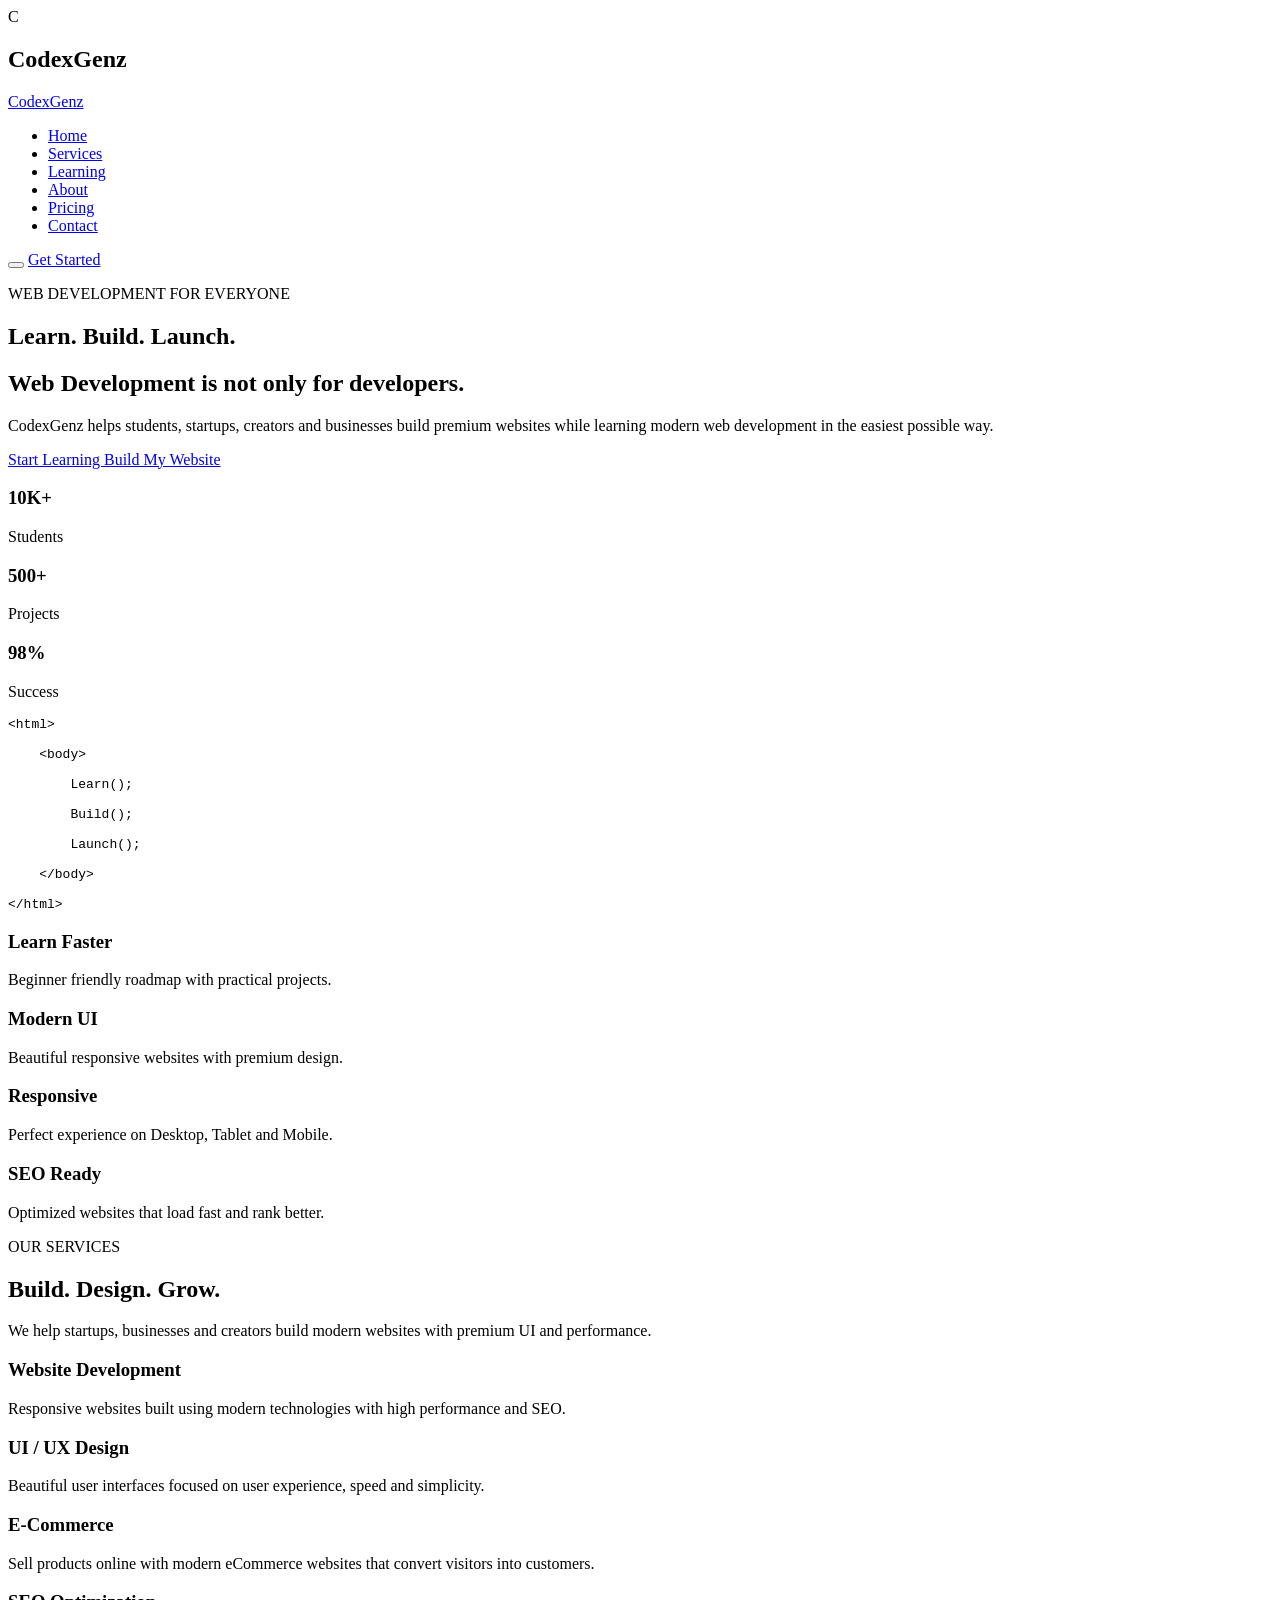
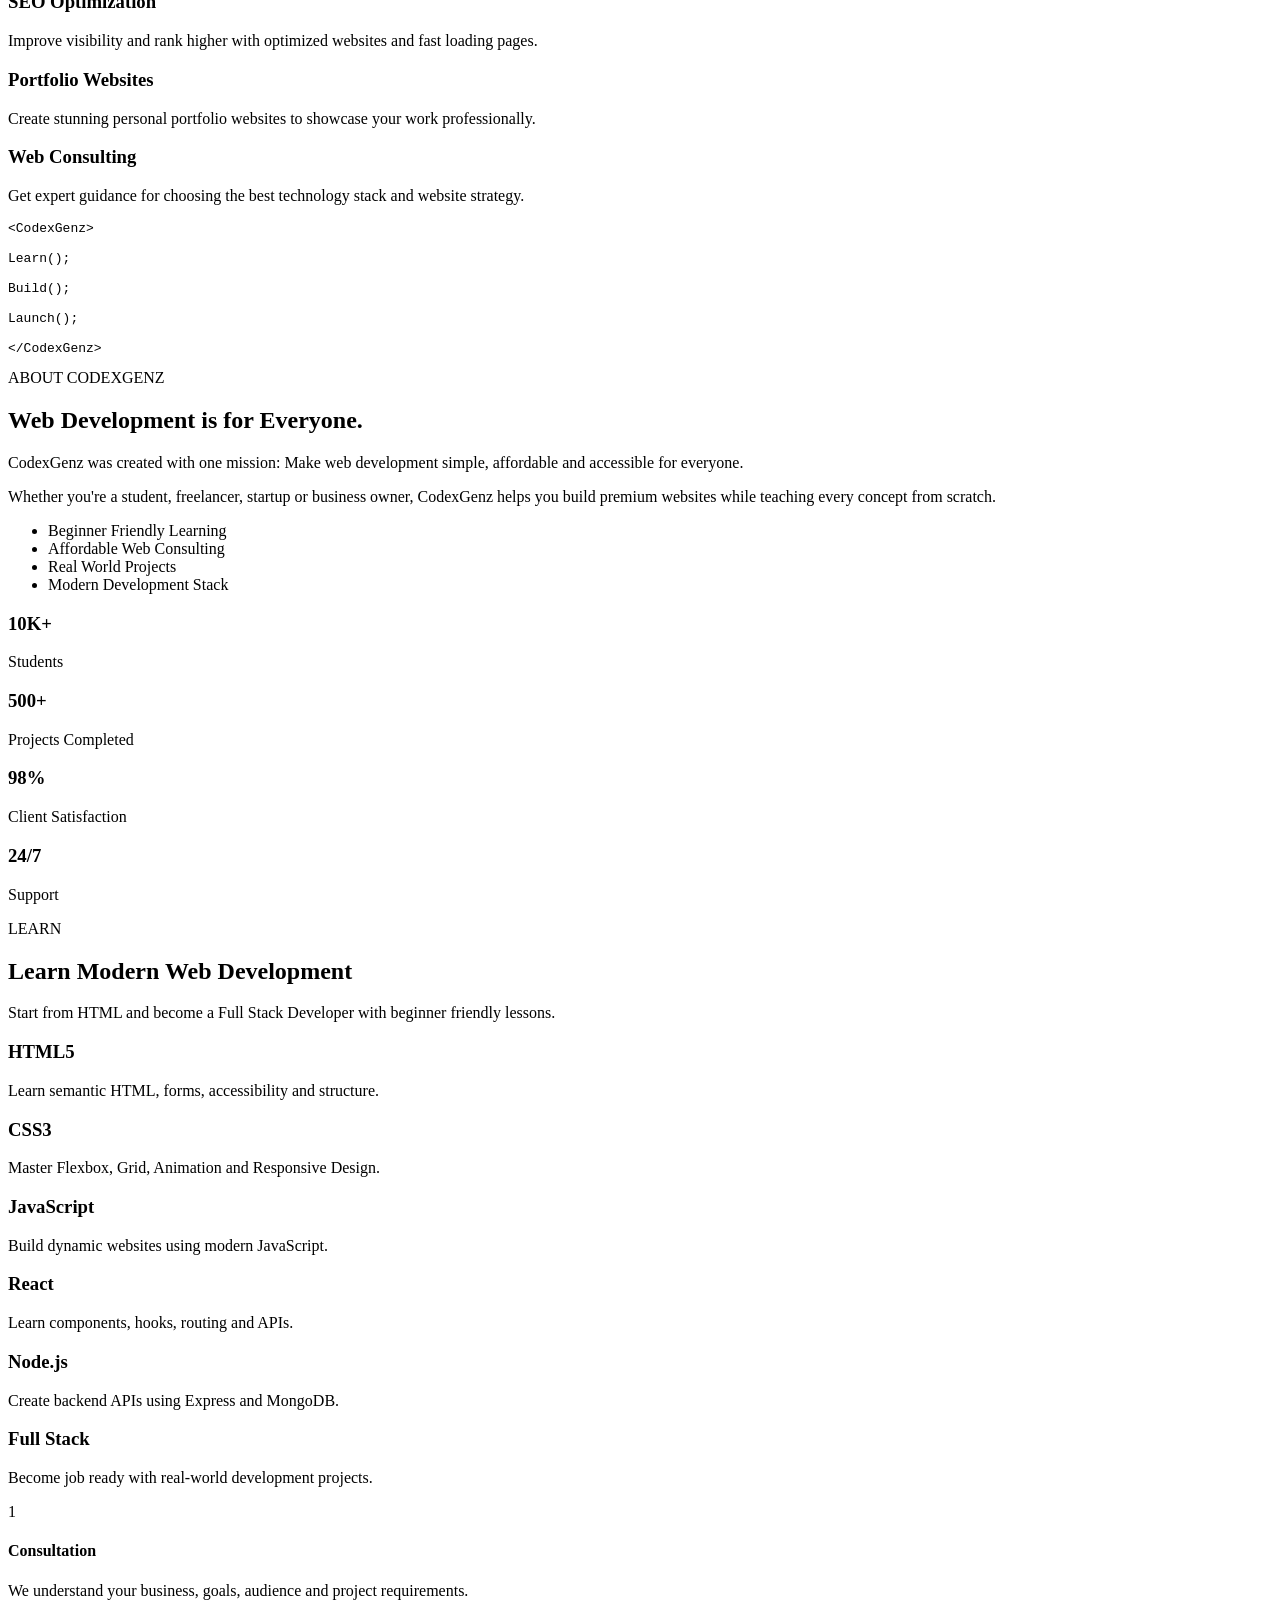
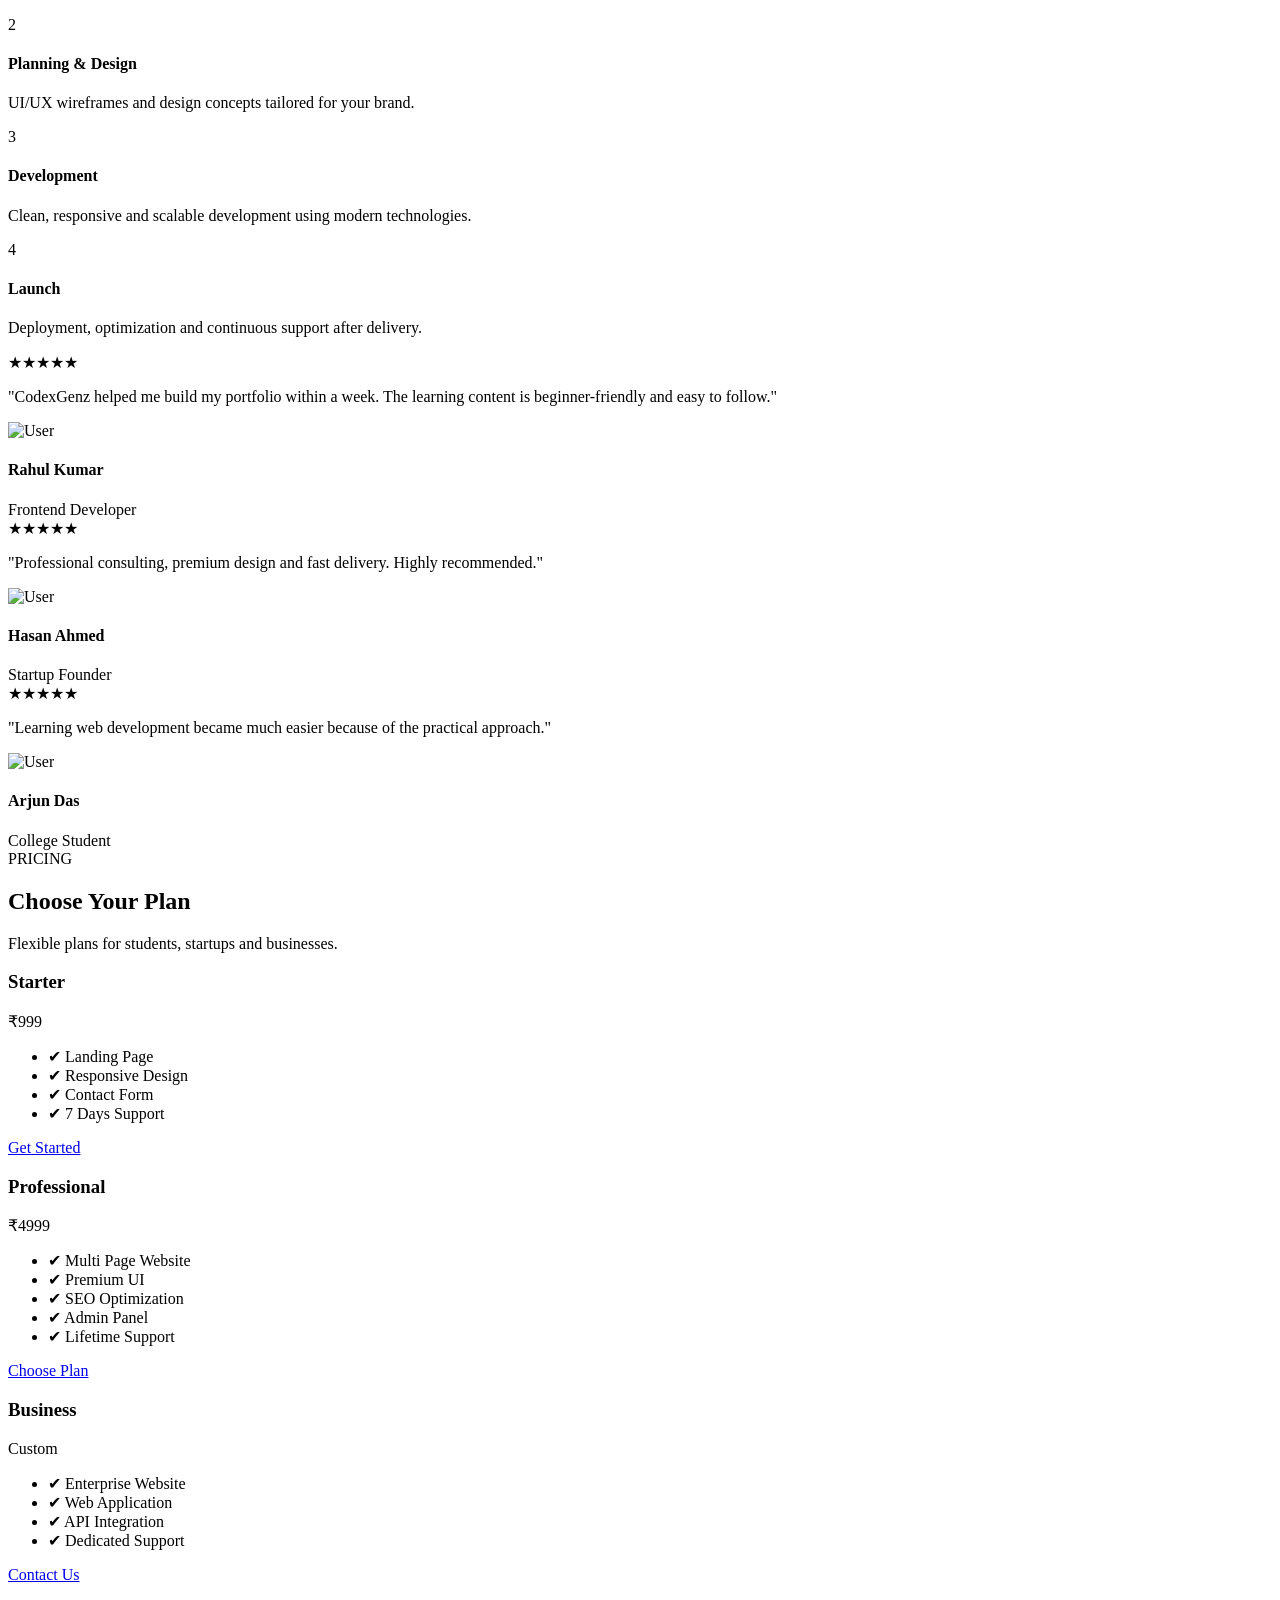
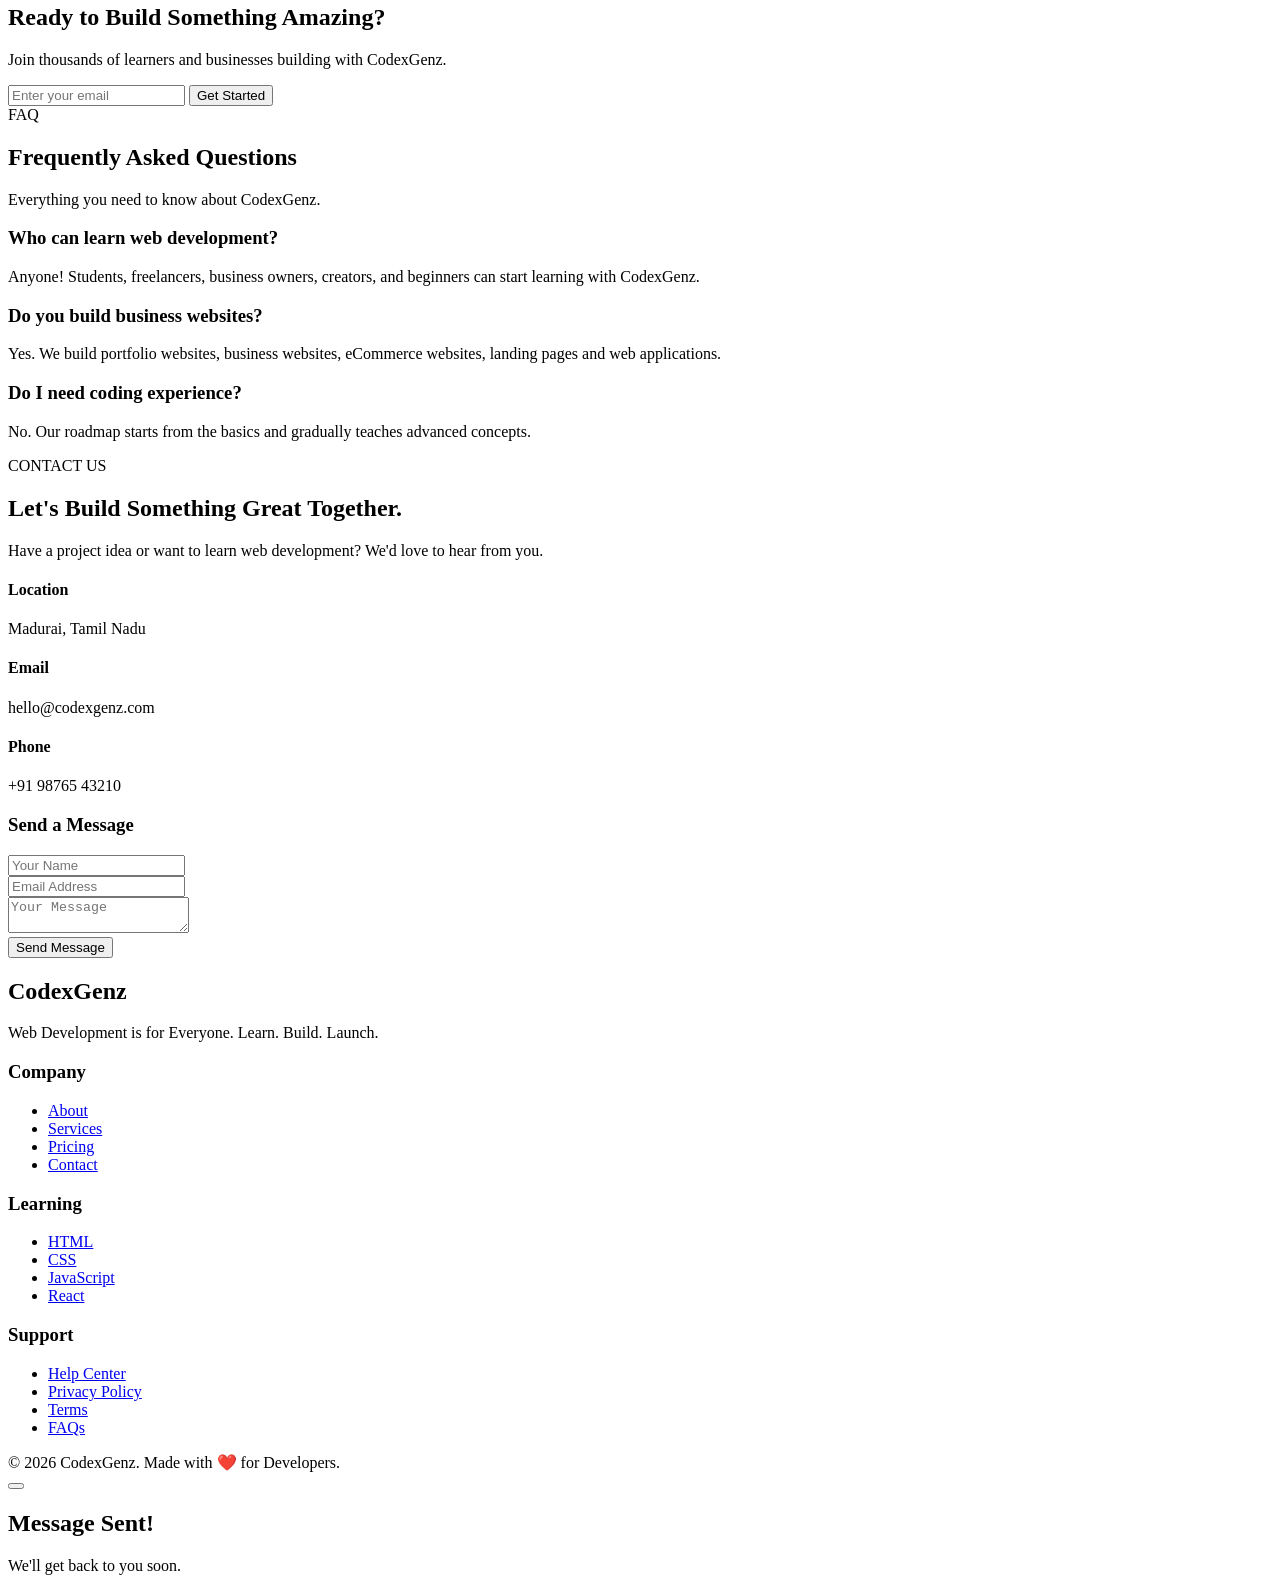
==== index.html @ 97592966 "Add files via upload" ====
<!DOCTYPE html>
<html lang="en">

<head>
    <meta charset="UTF-8">
    <meta name="viewport" content="width=device-width, initial-scale=1.0">

    <title>CodexGenz | Web Development is for Everyone</title>

    <meta name="description"
        content="CodexGenz is a modern web consulting and learning platform that helps everyone learn web development and build professional websites.">

    <meta name="keywords"
        content="web development, html, css, javascript, react, node, codexgenz">

    <meta name="author" content="CodexGenz">

    <!-- Google Fonts -->

    <link rel="preconnect" href="https://fonts.googleapis.com">

    <link rel="preconnect" href="https://fonts.gstatic.com" crossorigin>

    <link href="https://fonts.googleapis.com/css2?family=Poppins:wght@300;400;500;600;700;800&display=swap"
        rel="stylesheet">

    <!-- Remix Icons -->

    <link href="https://cdn.jsdelivr.net/npm/remixicon@4.3.0/fonts/remixicon.css"
        rel="stylesheet">

    <!-- CSS -->

    <link rel="stylesheet" href="css/styles.css">

    <link rel="stylesheet" href="css/responsive.css">

</head>

<body>

    <!--================ Loader ================-->

    <div class="loader">

        <div class="loader-logo">

            <span>C</span>

        </div>

        <h2>CodexGenz</h2>

    </div>

    <!--================ Progress Bar ================-->

    <div id="progress-bar"></div>

    <!--================ Navigation ================-->

    <header>

    <nav class="navbar">

        <a href="#" class="logo">

            Codex<span>Genz</span>

        </a>

        <ul class="nav-links">

            <li><a href="#home">Home</a></li>
            <li><a href="#services">Services</a></li>
            <li><a href="#learning">Learning</a></li>
            <li><a href="#about">About</a></li>
            <li><a href="#pricing">Pricing</a></li>
            <li><a href="#contact">Contact</a></li>

        </ul>

        <div class="nav-buttons">

            <button id="theme-toggle">
                <i class="ri-moon-fill"></i>
            </button>

            <a href="#" class="btn">
                Get Started
            </a>

        </div>

        <div class="menu-btn">
            <i class="ri-menu-3-line"></i>
        </div>

    </nav>

</header>
    <!--================ Hero Section ================-->

    <section class="hero" id="home">

        <div class="hero-left">

            <p class="hero-tag">

                WEB DEVELOPMENT FOR EVERYONE

            </p>

            <h1>

                Learn.

                <span>Build.</span>

                Launch.

            </h1>

            <h2>

                Web Development is not only for developers.

            </h2>

            <p class="hero-description">

                CodexGenz helps students, startups,
                creators and businesses build premium websites
                while learning modern web development in
                the easiest possible way.

            </p>

            <div class="hero-buttons">

                <a href="#" class="primary-btn">

                    Start Learning

                </a>

               <a href="https://docs.google.com/forms/d/e/1FAIpQLSchO-3wOD46mQzTYJunt2nhT8vSONUISo2CODW-4-DOblQLuQ/viewform?usp=dialog"
                    target="_blank"
                class="secondary-btn">

                    Build My Website

                </a>

            </div>

            <div class="hero-stats">

                <div>

                    <h3>10K+</h3>

                    <p>Students</p>

                </div>

                <div>

                    <h3>500+</h3>

                    <p>Projects</p>

                </div>

                <div>

                    <h3>98%</h3>

                    <p>Success</p>

                </div>

            </div>

        </div>

        <!-- Right Side -->

        <div class="hero-right">

            <div class="floating-card">

<pre>
&lt;html&gt;

    &lt;body&gt;

        Learn();

        Build();

        Launch();

    &lt;/body&gt;

&lt;/html&gt;
</pre>

            </div>

            <div class="circle one"></div>

            <div class="circle two"></div>

            <div class="circle three"></div>

        </div>

    </section>

    <!--================ Features ================-->

    <section class="features">

        <div class="feature-card">

            <i class="ri-code-box-line"></i>

            <h3>Learn Faster</h3>

            <p>

                Beginner friendly roadmap with
                practical projects.

            </p>

        </div>

        <div class="feature-card">

            <i class="ri-layout-4-line"></i>

            <h3>Modern UI</h3>

            <p>

                Beautiful responsive websites
                with premium design.

            </p>

        </div>

        <div class="feature-card">

            <i class="ri-smartphone-line"></i>

            <h3>Responsive</h3>

            <p>

                Perfect experience on Desktop,
                Tablet and Mobile.

            </p>

        </div>

        <div class="feature-card">

            <i class="ri-rocket-line"></i>

            <h3>SEO Ready</h3>

            <p>

                Optimized websites that load
                fast and rank better.

            </p>

        </div>

    </section>

    <!-- Services Section Starts Here -->
     <!-- ===========================
     Services
=========================== -->

<section class="services" id="services">

    <div class="section-title">

        <span>OUR SERVICES</span>

        <h2>Build. Design. Grow.</h2>

        <p>
            We help startups, businesses and creators build
            modern websites with premium UI and performance.
        </p>

    </div>

    <div class="services-grid">

        <div class="service-card">

            <div class="service-icon">
                <i class="ri-code-s-slash-line"></i>
            </div>

            <h3>Website Development</h3>

            <p>
                Responsive websites built using modern technologies
                with high performance and SEO.
            </p>

        </div>

        <div class="service-card">

            <div class="service-icon">
                <i class="ri-layout-4-line"></i>
            </div>

            <h3>UI / UX Design</h3>

            <p>
                Beautiful user interfaces focused on user experience,
                speed and simplicity.
            </p>

        </div>

        <div class="service-card">

            <div class="service-icon">
                <i class="ri-shopping-bag-line"></i>
            </div>

            <h3>E-Commerce</h3>

            <p>
                Sell products online with modern eCommerce websites
                that convert visitors into customers.
            </p>

        </div>

        <div class="service-card">

            <div class="service-icon">
                <i class="ri-rocket-line"></i>
            </div>

            <h3>SEO Optimization</h3>

            <p>
                Improve visibility and rank higher with optimized
                websites and fast loading pages.
            </p>

        </div>

        <div class="service-card">

            <div class="service-icon">
                <i class="ri-user-star-line"></i>
            </div>

            <h3>Portfolio Websites</h3>

            <p>
                Create stunning personal portfolio websites
                to showcase your work professionally.
            </p>

        </div>

        <div class="service-card">

            <div class="service-icon">
                <i class="ri-customer-service-2-line"></i>
            </div>

            <h3>Web Consulting</h3>

            <p>
                Get expert guidance for choosing the best
                technology stack and website strategy.
            </p>

        </div>

    </div>

</section>

<!-- ===========================
     About
=========================== -->

<section class="about" id="about">

    <div class="about-image">

        <div class="about-card">

<pre>
&lt;CodexGenz&gt;

Learn();

Build();

Launch();

&lt;/CodexGenz&gt;
</pre>

        </div>

    </div>

    <div class="about-content">

        <span class="hero-tag">

            ABOUT CODEXGENZ

        </span>

        <h2>

            Web Development is
            for Everyone.

        </h2>

        <p>

            CodexGenz was created with one mission:

            Make web development simple,
            affordable and accessible for everyone.

        </p>

        <p>

            Whether you're a student,
            freelancer,
            startup or business owner,

            CodexGenz helps you build
            premium websites while teaching
            every concept from scratch.

        </p>

        <ul class="about-list">

            <li>

                <i class="ri-check-line"></i>

                Beginner Friendly Learning

            </li>

            <li>

                <i class="ri-check-line"></i>

                Affordable Web Consulting

            </li>

            <li>

                <i class="ri-check-line"></i>

                Real World Projects

            </li>

            <li>

                <i class="ri-check-line"></i>

                Modern Development Stack

            </li>

        </ul>

    </div>

</section>

<!-- ===========================
     Statistics
=========================== -->

<section class="stats">

    <div class="stat-card">

        <h3>10K+</h3>

        <p>Students</p>

    </div>

    <div class="stat-card">

        <h3>500+</h3>

        <p>Projects Completed</p>

    </div>

    <div class="stat-card">

        <h3>98%</h3>

        <p>Client Satisfaction</p>

    </div>

    <div class="stat-card">

        <h3>24/7</h3>

        <p>Support</p>

    </div>

</section>

<!-- ===========================
     Learning Platform
=========================== -->

<section class="learning" id="learning">

    <div class="section-title">

        <span>LEARN</span>

        <h2>

            Learn Modern Web Development

        </h2>

        <p>

            Start from HTML and become
            a Full Stack Developer with
            beginner friendly lessons.

        </p>

    </div>

    <div class="learning-grid">

        <div class="course-card">

            <i class="ri-html5-fill"></i>

            <h3>HTML5</h3>

            <p>

                Learn semantic HTML,
                forms,
                accessibility
                and structure.

            </p>

        </div>

        <div class="course-card">

            <i class="ri-css3-fill"></i>

            <h3>CSS3</h3>

            <p>

                Master Flexbox,
                Grid,
                Animation
                and Responsive Design.

            </p>

        </div>

        <div class="course-card">

            <i class="ri-javascript-fill"></i>

            <h3>JavaScript</h3>

            <p>

                Build dynamic websites
                using modern JavaScript.

            </p>

        </div>

        <div class="course-card">

            <i class="ri-reactjs-line"></i>

            <h3>React</h3>

            <p>

                Learn components,
                hooks,
                routing
                and APIs.

            </p>

        </div>

        <div class="course-card">

            <i class="ri-nodejs-line"></i>

            <h3>Node.js</h3>

            <p>

                Create backend APIs
                using Express
                and MongoDB.

            </p>

        </div>

        <div class="course-card">

            <i class="ri-code-box-line"></i>

            <h3>Full Stack</h3>

            <p>

                Become job ready
                with real-world
                development projects.

            </p>

        </div>

    </div>

</section>
<!-- ===========================
     Process Section
=========================== -->

<section class="process" id="process">

    <div class="process-grid">

        <div class="process-card">

            <div class="process-number">1</div>

            <h4>Consultation</h4>

            <p>
                We understand your business, goals,
                audience and project requirements.
            </p>

        </div>

        <div class="process-card">

            <div class="process-number">2</div>

            <h4>Planning & Design</h4>

            <p>
                UI/UX wireframes and design concepts
                tailored for your brand.
            </p>

        </div>

        <div class="process-card">

            <div class="process-number">3</div>

            <h4>Development</h4>

            <p>
                Clean, responsive and scalable
                development using modern technologies.
            </p>

        </div>

        <div class="process-card">

            <div class="process-number">4</div>

            <h4>Launch</h4>

            <p>
                Deployment, optimization and continuous
                support after delivery.
            </p>

        </div>

    </div>

</section>

<!-- ===========================
     Testimonials
=========================== -->

<section class="testimonials" id="testimonials">

    <div class="testimonials-grid">

        <div class="testimonial-card">

            <div class="stars">
                ★★★★★
            </div>

            <p>

                "CodexGenz helped me build my portfolio
                within a week. The learning content is
                beginner-friendly and easy to follow."

            </p>

            <div class="client">

                <img src="assets/images/user1.jpg" alt="User">

                <div>

                    <h4>Rahul Kumar</h4>

                    <span>Frontend Developer</span>

                </div>

            </div>

        </div>

        <div class="testimonial-card">

            <div class="stars">
                ★★★★★
            </div>

            <p>

                "Professional consulting, premium design
                and fast delivery. Highly recommended."

            </p>

            <div class="client">

                <img src="assets/images/hasan.jpg" alt="User">

                <div>

                    <h4>Hasan Ahmed </h4>

                    <span>Startup Founder</span>

                </div>

            </div>

        </div>

        <div class="testimonial-card">

            <div class="stars">
                ★★★★★
            </div>

            <p>

                "Learning web development became much
                easier because of the practical approach."

            </p>

            <div class="client">

                <img src="assets/images/user3.jpg" alt="User">

                <div>

                    <h4>Arjun Das</h4>

                    <span>College Student</span>

                </div>

            </div>

        </div>

    </div>

</section>

<!-- ===========================
     Pricing
=========================== -->

<section class="pricing-section" id="pricing">

    <div class="section-title">

        <span>PRICING</span>

        <h2>Choose Your Plan</h2>

        <p>

            Flexible plans for students,
            startups and businesses.

        </p>

    </div>

    <div class="pricing">

        <div class="price-card">

            <h3>Starter</h3>

            <div class="price">₹999</div>

            <ul>

                <li>✔ Landing Page</li>

                <li>✔ Responsive Design</li>

                <li>✔ Contact Form</li>

                <li>✔ 7 Days Support</li>

            </ul>

            <a href="#" class="outline-btn">

                Get Started

            </a>

        </div>

        <div class="price-card active">

            <h3>Professional</h3>

            <div class="price">₹4999</div>

            <ul>

                <li>✔ Multi Page Website</li>

                <li>✔ Premium UI</li>

                <li>✔ SEO Optimization</li>

                <li>✔ Admin Panel</li>

                <li>✔ Lifetime Support</li>

            </ul>

            <a href="#" class="primary-btn">

                Choose Plan

            </a>

        </div>

        <div class="price-card">

            <h3>Business</h3>

            <div class="price">Custom</div>

            <ul>

                <li>✔ Enterprise Website</li>

                <li>✔ Web Application</li>

                <li>✔ API Integration</li>

                <li>✔ Dedicated Support</li>

            </ul>

            <a href="#" class="outline-btn">

                Contact Us

            </a>

        </div>

    </div>

</section>

<!-- ===========================
     CTA
=========================== -->

<section class="newsletter">

    <h2>

        Ready to Build Something Amazing?

    </h2>

    <p>

        Join thousands of learners and businesses
        building with CodexGenz.

    </p>

    <form>
        

        <input
            type="email"
            placeholder="Enter your email">

        <button>

            Get Started

        </button>

    </form>

</section><!-- ===========================
     FAQ Section
=========================== -->

<section class="faq" id="faq">

    <div class="section-title">
        <span>FAQ</span>
        <h2>Frequently Asked Questions</h2>
        <p>
            Everything you need to know about CodexGenz.
        </p>
    </div>

    <div class="faq-container">

        <div class="faq-item">

            <div class="faq-question">

                <h3>Who can learn web development?</h3>

                <i class="ri-arrow-down-s-line"></i>

            </div>

            <div class="faq-answer">

                <p>
                    Anyone! Students, freelancers, business owners,
                    creators, and beginners can start learning with
                    CodexGenz.
                </p>

            </div>

        </div>

        <div class="faq-item">

            <div class="faq-question">

                <h3>Do you build business websites?</h3>

                <i class="ri-arrow-down-s-line"></i>

            </div>

            <div class="faq-answer">

                <p>
                    Yes. We build portfolio websites,
                    business websites, eCommerce websites,
                    landing pages and web applications.
                </p>

            </div>

        </div>

        <div class="faq-item">

            <div class="faq-question">

                <h3>Do I need coding experience?</h3>

                <i class="ri-arrow-down-s-line"></i>

            </div>

            <div class="faq-answer">

                <p>
                    No. Our roadmap starts from the basics
                    and gradually teaches advanced concepts.
                </p>

            </div>

        </div>

    </div>

</section>

<!-- ===========================
     Contact
=========================== -->

<section class="contact" id="contact">

    <div class="contact-info">

        <span class="hero-tag">

            CONTACT US

        </span>

        <h2>

            Let's Build Something Great Together.

        </h2>

        <p>

            Have a project idea or want to learn web development?
            We'd love to hear from you.

        </p>

        <div class="contact-details">

            <div class="contact-box">

                <i class="ri-map-pin-line"></i>

                <div>

                    <h4>Location</h4>

                    <span>Madurai, Tamil Nadu</span>

                </div>

            </div>

            <div class="contact-box">

                <i class="ri-mail-line"></i>

                <div>

                    <h4>Email</h4>

                    <span>hello@codexgenz.com</span>

                </div>

            </div>

            <div class="contact-box">

                <i class="ri-phone-line"></i>

                <div>

                    <h4>Phone</h4>

                    <span>+91 98765 43210</span>

                </div>

            </div>

        </div>

    </div>

    <div class="contact-form">

        <h3>Send a Message</h3>

      <form id="contactForm">

    <div class="input-group">

        <input
            type="text"
            placeholder="Your Name"
            required>

    </div>

    <div class="input-group">

        <input
            type="email"
            placeholder="Email Address"
            required>

    </div>

    <div class="input-group">

        <textarea
            placeholder="Your Message"
            required></textarea>

    </div>

    <button type="submit">

        Send Message

    </button>

</form>
    </div>

</section>

<!-- ===========================
     Footer
=========================== -->

<footer>

    <div class="footer-grid">

        <div>

            <h2 class="footer-logo">

                Codex<span>Genz</span>

            </h2>

            <p class="footer-about">

                Web Development is for Everyone.

                Learn.

                Build.

                Launch.

            </p>

            <div class="social-links">

                <a href="#"><i class="ri-facebook-fill"></i></a>

                <a href="#"><i class="ri-instagram-line"></i></a>

                <a href="#"><i class="ri-linkedin-fill"></i></a>

                <a href="#"><i class="ri-github-fill"></i></a>

                <a href="#"><i class="ri-youtube-fill"></i></a>

            </div>

        </div>

        <div class="footer-column">

            <h3>Company</h3>

            <ul>

                <li><a href="#">About</a></li>

                <li><a href="#">Services</a></li>

                <li><a href="#">Pricing</a></li>

                <li><a href="#">Contact</a></li>

            </ul>

        </div>

        <div class="footer-column">

            <h3>Learning</h3>

            <ul>

                <li><a href="#">HTML</a></li>

                <li><a href="#">CSS</a></li>

                <li><a href="#">JavaScript</a></li>

                <li><a href="#">React</a></li>

            </ul>

        </div>

        <div class="footer-column">

            <h3>Support</h3>

            <ul>

                <li><a href="#">Help Center</a></li>

                <li><a href="#">Privacy Policy</a></li>

                <li><a href="#">Terms</a></li>

                <li><a href="#">FAQs</a></li>

            </ul>

        </div>

    </div>

    <div class="copyright">

        © 2026 CodexGenz.

        Made with ❤️ for Developers.

    </div>

</footer>

<!-- Back To Top -->

<button id="backToTop">

    <i class="ri-arrow-up-line"></i>

</button>

<!-- JavaScript -->

<script src="js/navbar.js"></script>

<script src="js/theme.js"></script>

<script src="js/app.js"></script>

<div class="success-popup">

    <i class="ri-checkbox-circle-fill"></i>

    <h2>Message Sent!</h2>

    <p>We'll get back to you soon.</p>

</div>

</body>

</html>
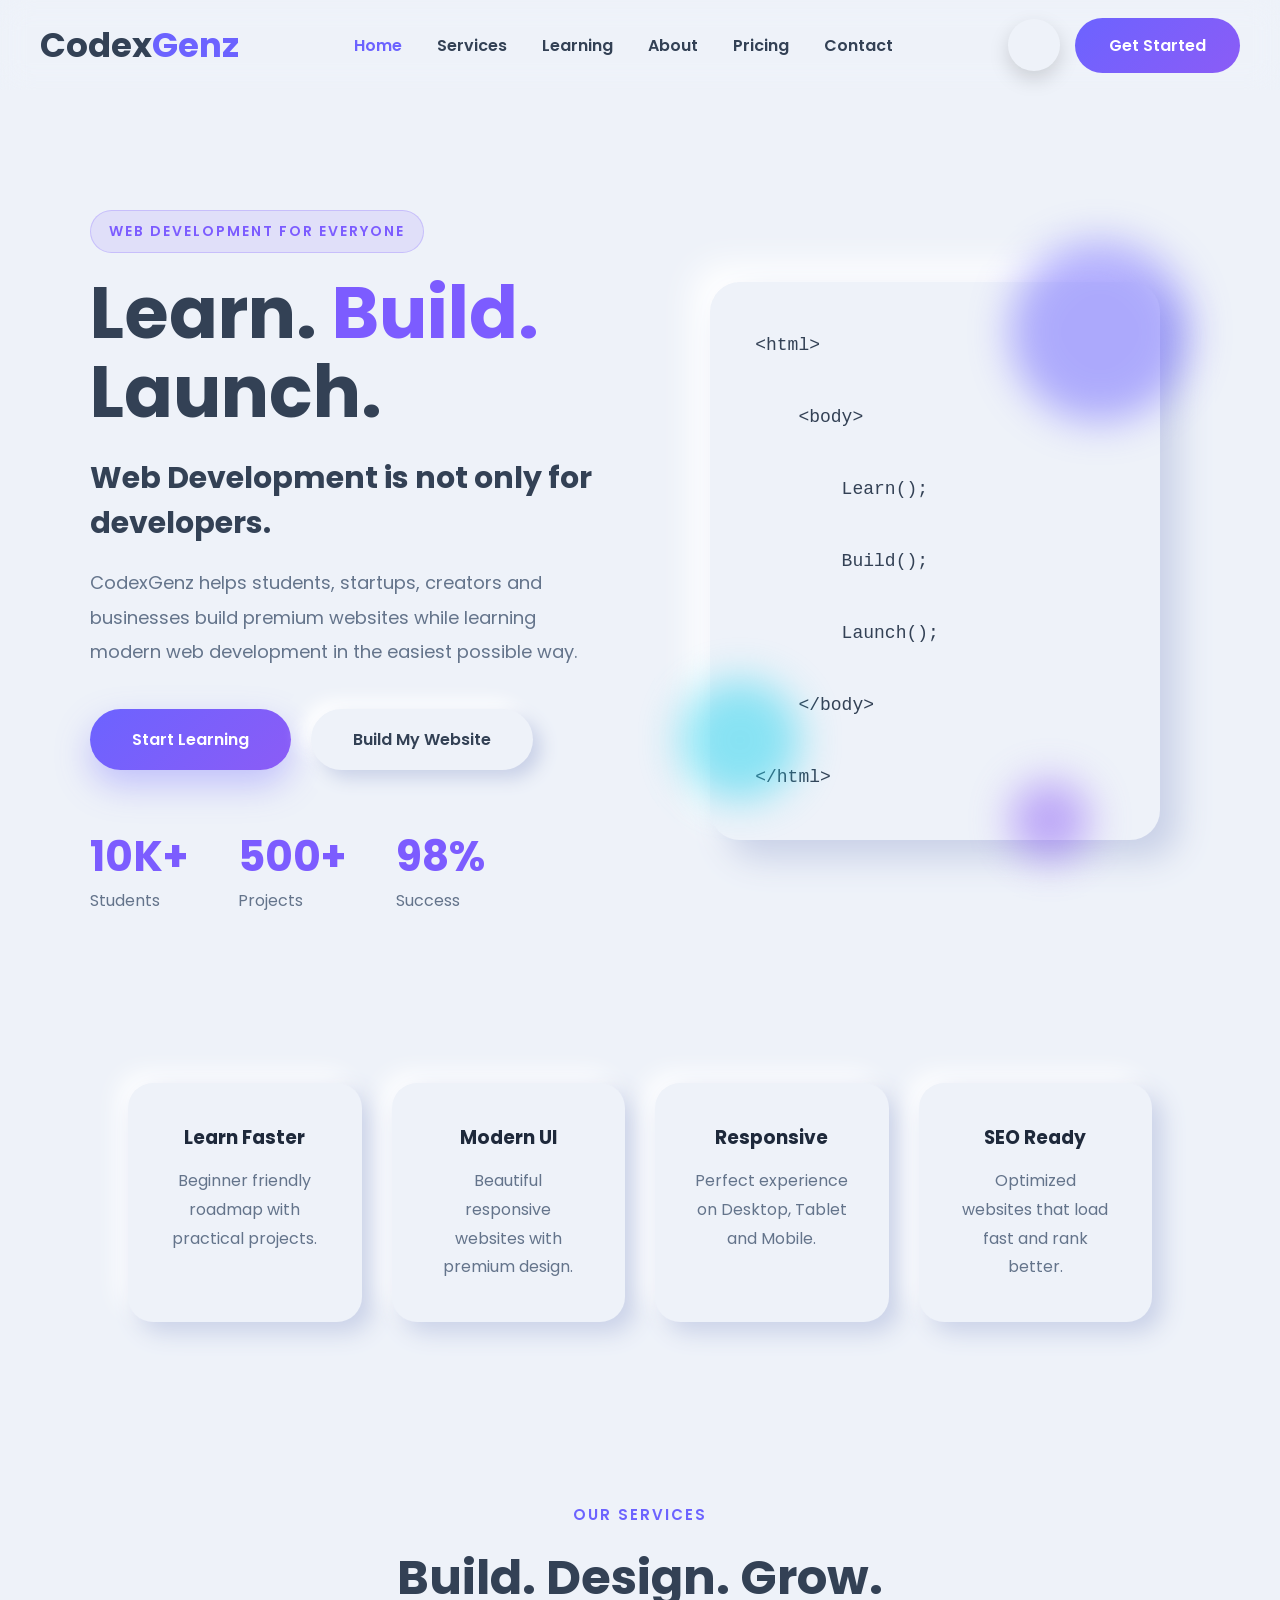
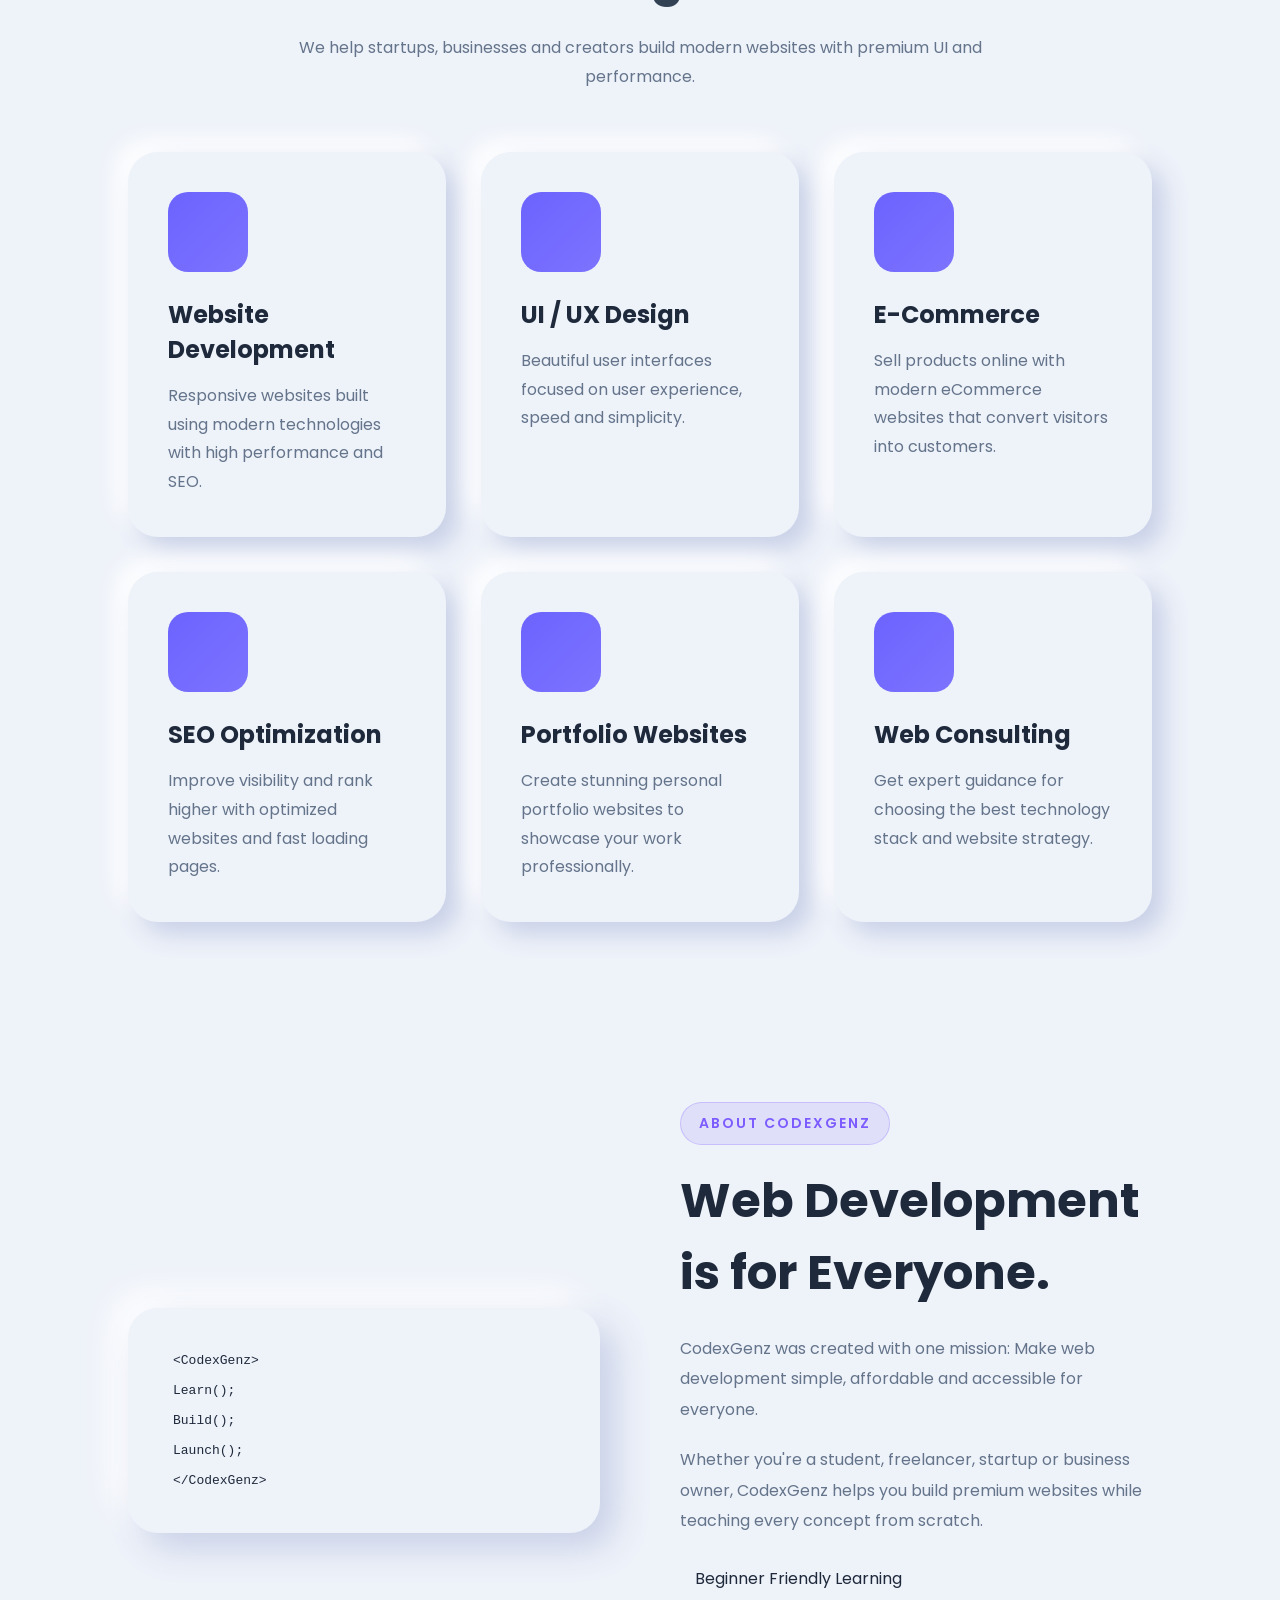
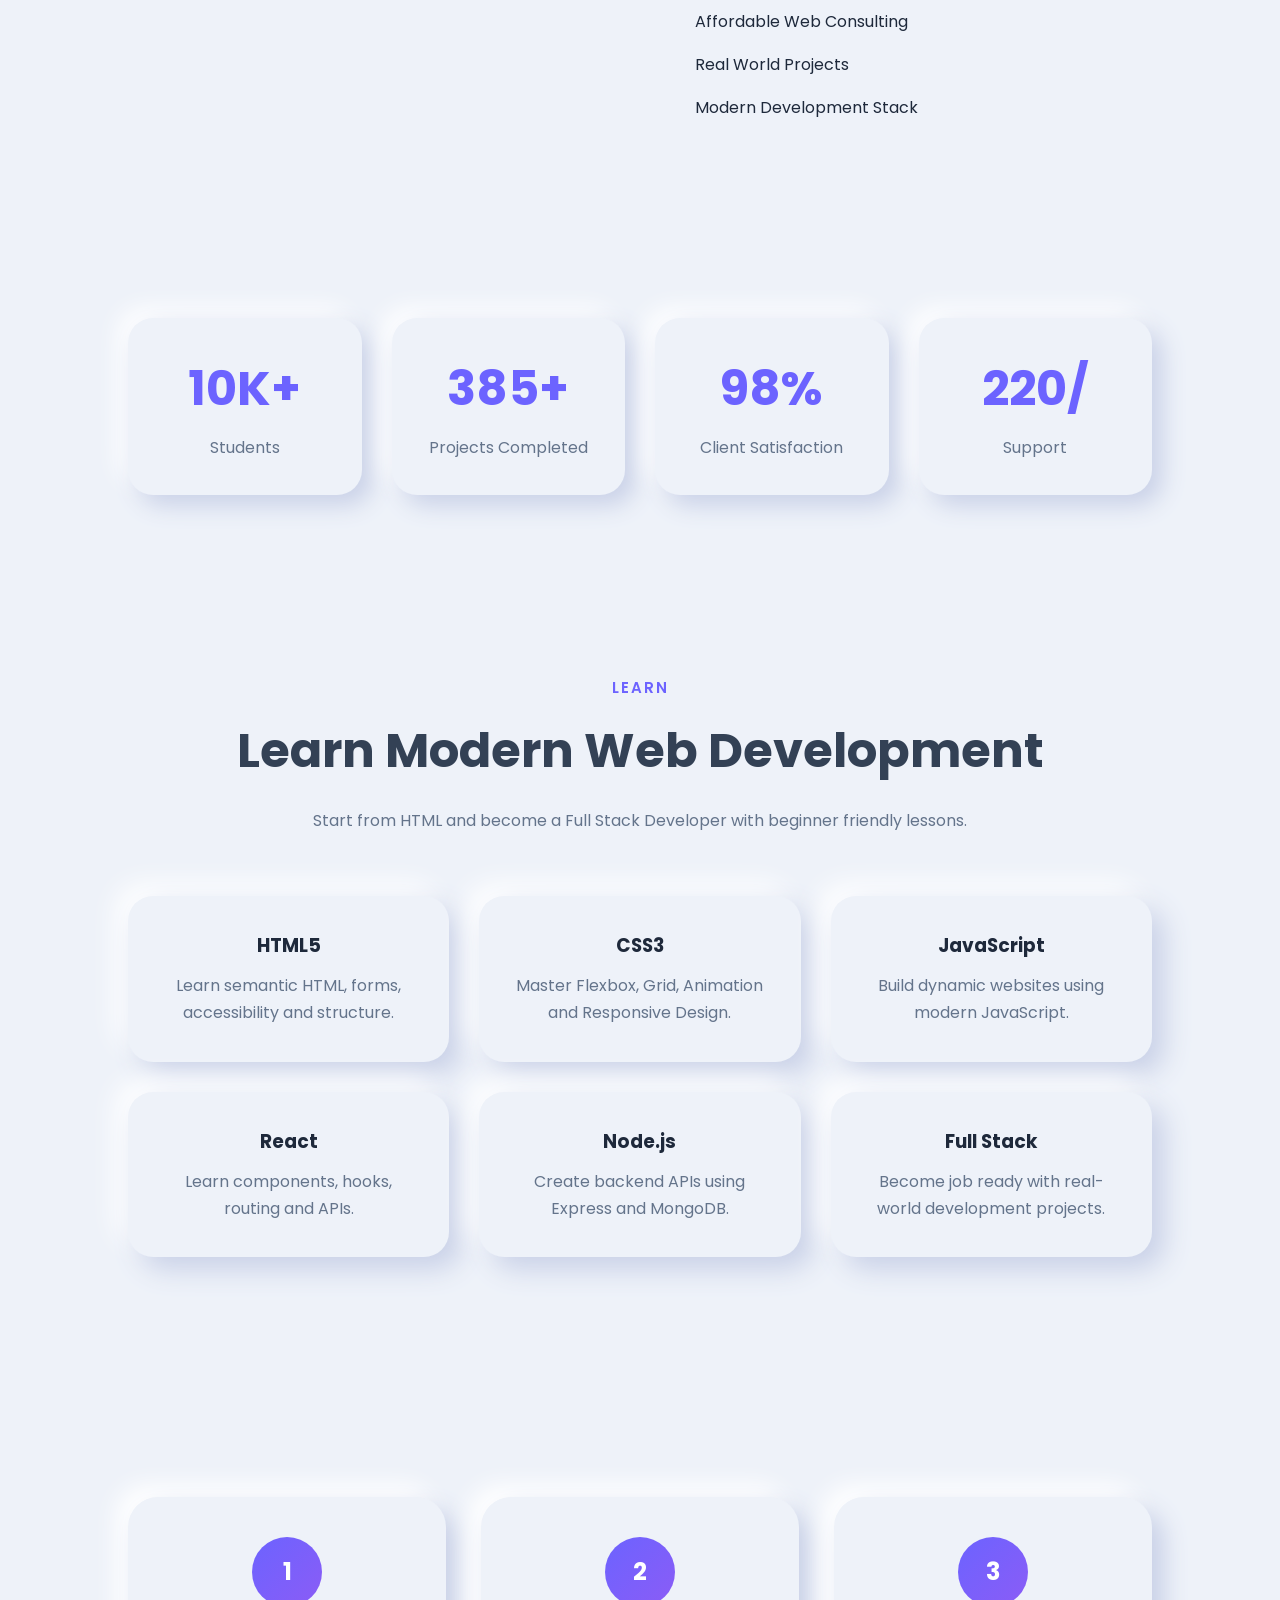
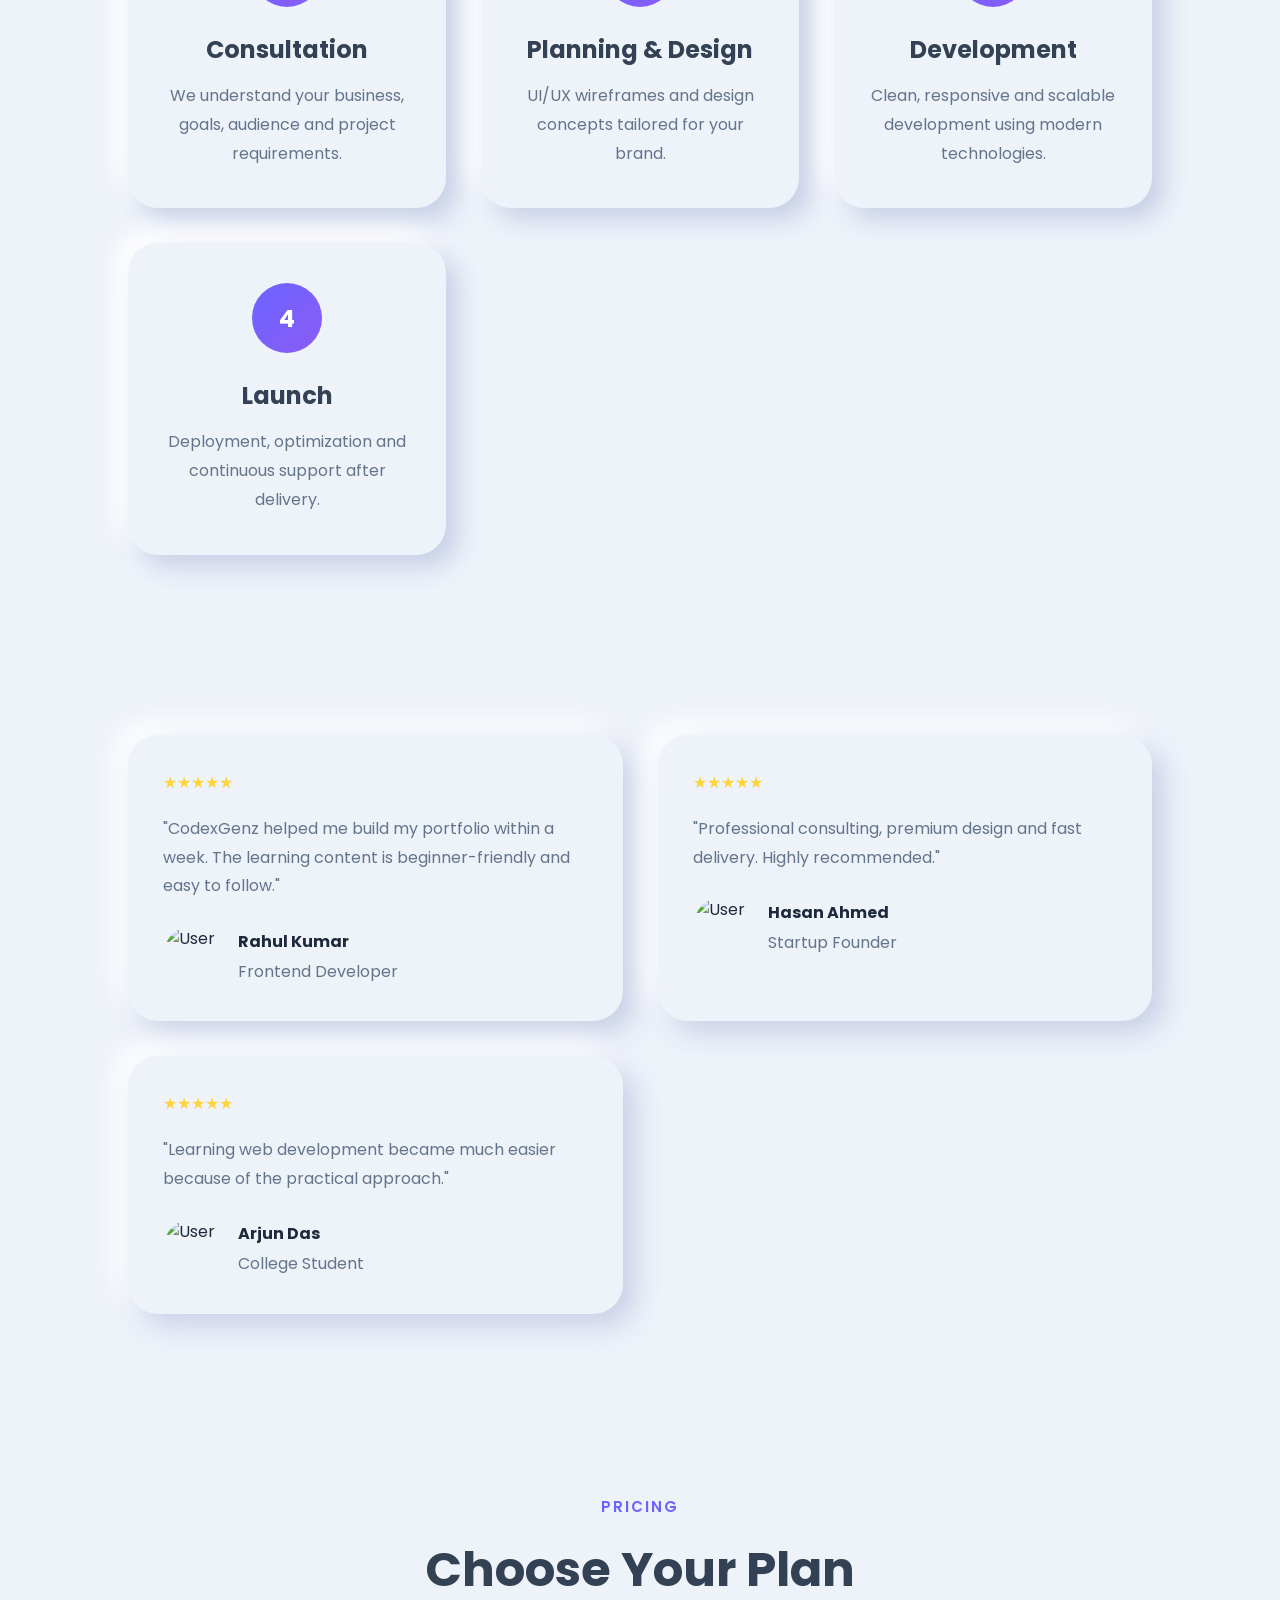
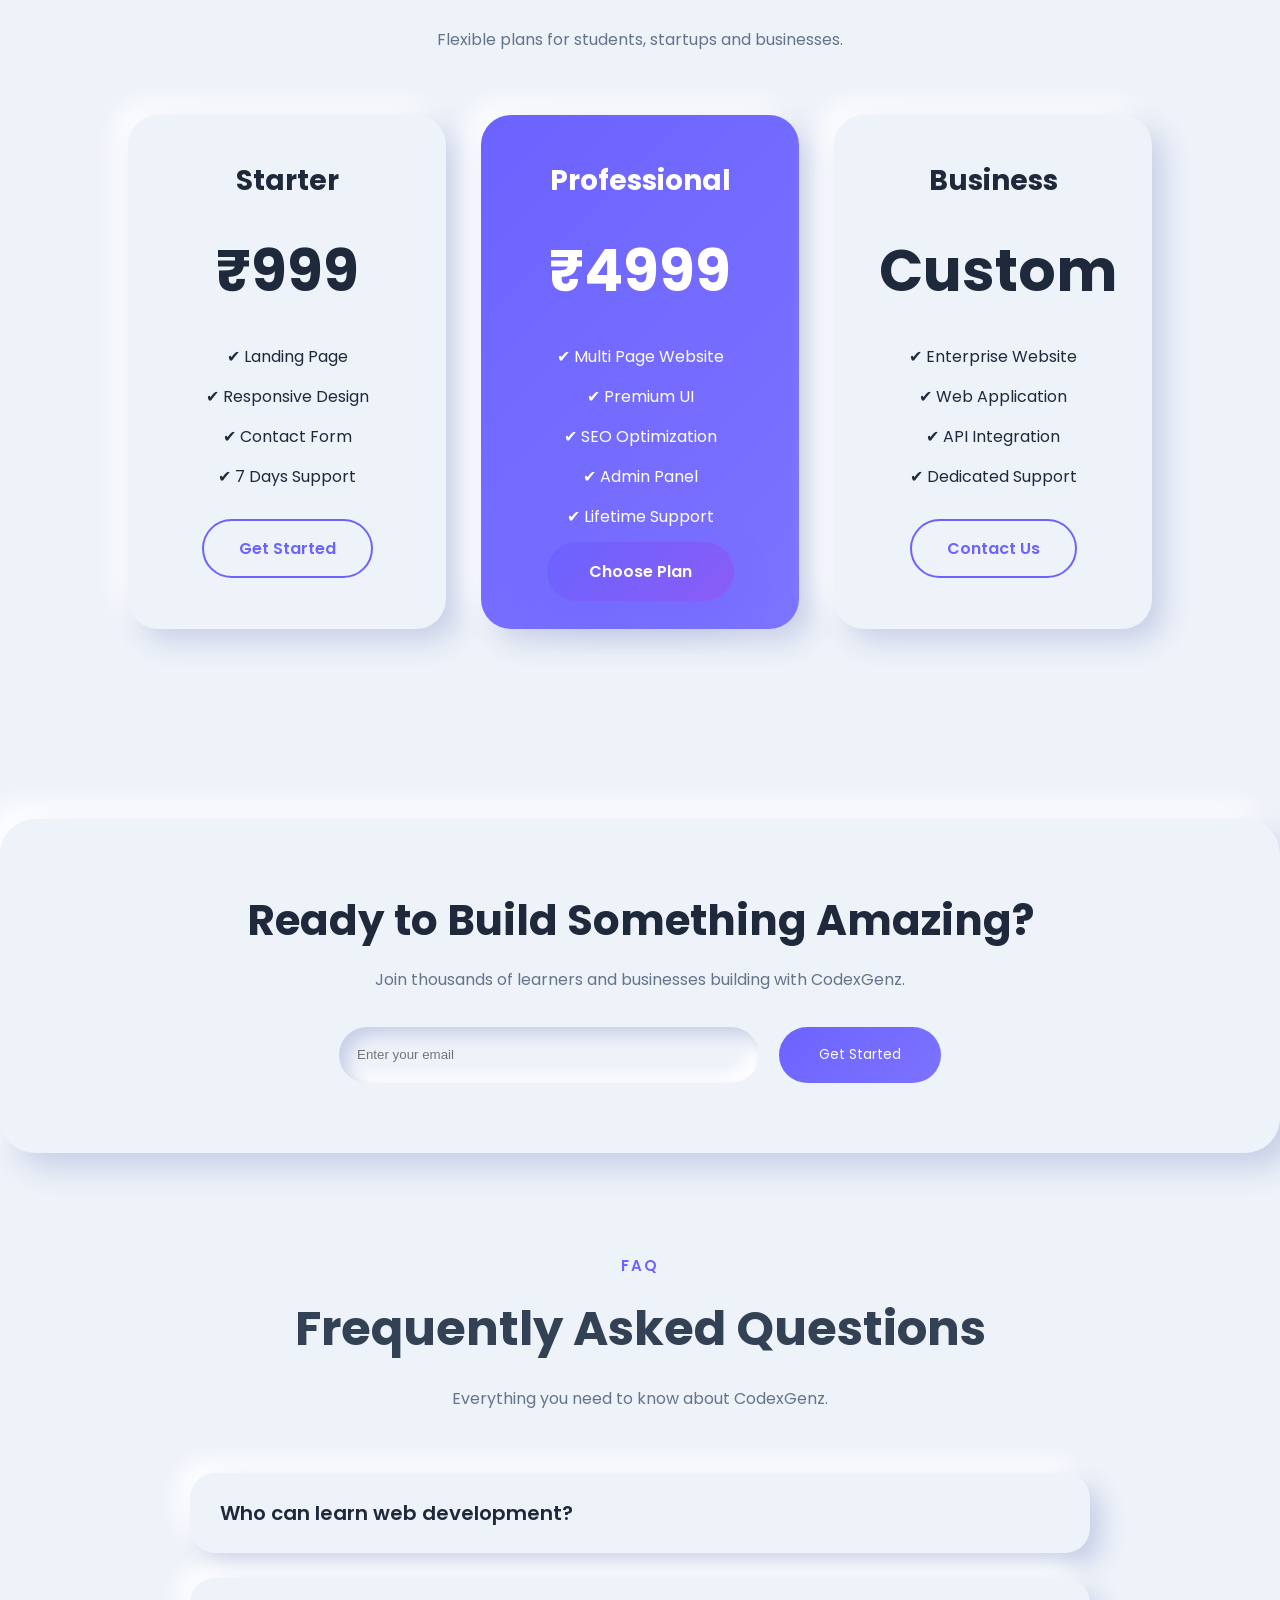
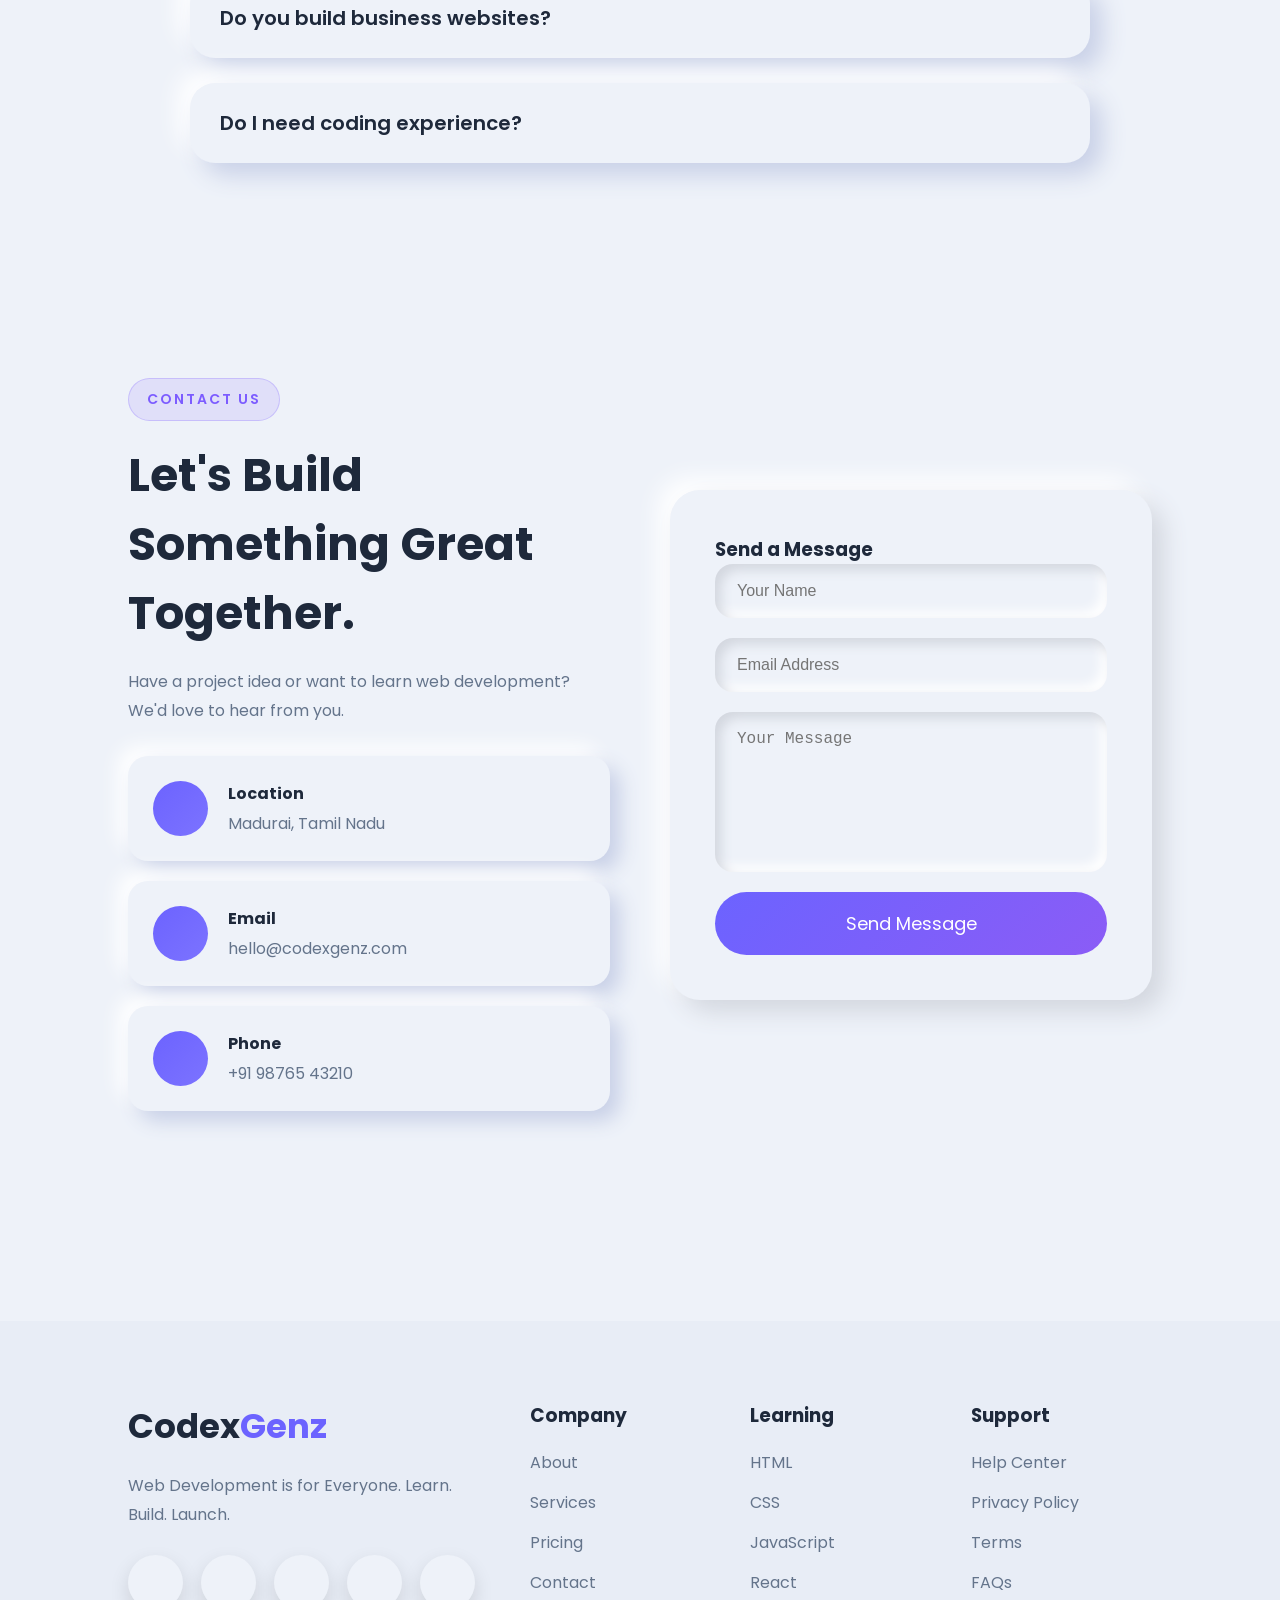
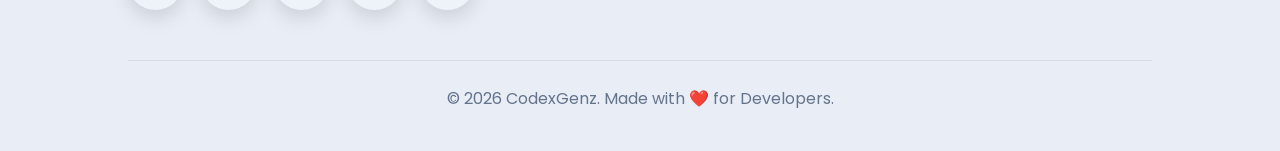
==== commit 03b3b9b2: "Initial commit: CodexGenz website" ====
--- a/index.html
+++ b/index.html
@@ -1,1320 +1,1320 @@
-<!DOCTYPE html>
-<html lang="en">
-
-<head>
-    <meta charset="UTF-8">
-    <meta name="viewport" content="width=device-width, initial-scale=1.0">
-
-    <title>CodexGenz | Web Development is for Everyone</title>
-
-    <meta name="description"
-        content="CodexGenz is a modern web consulting and learning platform that helps everyone learn web development and build professional websites.">
-
-    <meta name="keywords"
-        content="web development, html, css, javascript, react, node, codexgenz">
-
-    <meta name="author" content="CodexGenz">
-
-    <!-- Google Fonts -->
-
-    <link rel="preconnect" href="https://fonts.googleapis.com">
-
-    <link rel="preconnect" href="https://fonts.gstatic.com" crossorigin>
-
-    <link href="https://fonts.googleapis.com/css2?family=Poppins:wght@300;400;500;600;700;800&display=swap"
-        rel="stylesheet">
-
-    <!-- Remix Icons -->
-
-    <link href="https://cdn.jsdelivr.net/npm/remixicon@4.3.0/fonts/remixicon.css"
-        rel="stylesheet">
-
-    <!-- CSS -->
-
-    <link rel="stylesheet" href="css/styles.css">
-
-    <link rel="stylesheet" href="css/responsive.css">
-
-</head>
-
-<body>
-
-    <!--================ Loader ================-->
-
-    <div class="loader">
-
-        <div class="loader-logo">
-
-            <span>C</span>
-
-        </div>
-
-        <h2>CodexGenz</h2>
-
-    </div>
-
-    <!--================ Progress Bar ================-->
-
-    <div id="progress-bar"></div>
-
-    <!--================ Navigation ================-->
-
-    <header>
-
-    <nav class="navbar">
-
-        <a href="#" class="logo">
-
-            Codex<span>Genz</span>
-
-        </a>
-
-        <ul class="nav-links">
-
-            <li><a href="#home">Home</a></li>
-            <li><a href="#services">Services</a></li>
-            <li><a href="#learning">Learning</a></li>
-            <li><a href="#about">About</a></li>
-            <li><a href="#pricing">Pricing</a></li>
-            <li><a href="#contact">Contact</a></li>
-
-        </ul>
-
-        <div class="nav-buttons">
-
-            <button id="theme-toggle">
-                <i class="ri-moon-fill"></i>
-            </button>
-
-            <a href="#" class="btn">
-                Get Started
-            </a>
-
-        </div>
-
-        <div class="menu-btn">
-            <i class="ri-menu-3-line"></i>
-        </div>
-
-    </nav>
-
-</header>
-    <!--================ Hero Section ================-->
-
-    <section class="hero" id="home">
-
-        <div class="hero-left">
-
-            <p class="hero-tag">
-
-                WEB DEVELOPMENT FOR EVERYONE
-
-            </p>
-
-            <h1>
-
-                Learn.
-
-                <span>Build.</span>
-
-                Launch.
-
-            </h1>
-
-            <h2>
-
-                Web Development is not only for developers.
-
-            </h2>
-
-            <p class="hero-description">
-
-                CodexGenz helps students, startups,
-                creators and businesses build premium websites
-                while learning modern web development in
-                the easiest possible way.
-
-            </p>
-
-            <div class="hero-buttons">
-
-                <a href="#" class="primary-btn">
-
-                    Start Learning
-
-                </a>
-
-               <a href="https://docs.google.com/forms/d/e/1FAIpQLSchO-3wOD46mQzTYJunt2nhT8vSONUISo2CODW-4-DOblQLuQ/viewform?usp=dialog"
-                    target="_blank"
-                class="secondary-btn">
-
-                    Build My Website
-
-                </a>
-
-            </div>
-
-            <div class="hero-stats">
-
-                <div>
-
-                    <h3>10K+</h3>
-
-                    <p>Students</p>
-
-                </div>
-
-                <div>
-
-                    <h3>500+</h3>
-
-                    <p>Projects</p>
-
-                </div>
-
-                <div>
-
-                    <h3>98%</h3>
-
-                    <p>Success</p>
-
-                </div>
-
-            </div>
-
-        </div>
-
-        <!-- Right Side -->
-
-        <div class="hero-right">
-
-            <div class="floating-card">
-
-<pre>
-&lt;html&gt;
-
-    &lt;body&gt;
-
-        Learn();
-
-        Build();
-
-        Launch();
-
-    &lt;/body&gt;
-
-&lt;/html&gt;
-</pre>
-
-            </div>
-
-            <div class="circle one"></div>
-
-            <div class="circle two"></div>
-
-            <div class="circle three"></div>
-
-        </div>
-
-    </section>
-
-    <!--================ Features ================-->
-
-    <section class="features">
-
-        <div class="feature-card">
-
-            <i class="ri-code-box-line"></i>
-
-            <h3>Learn Faster</h3>
-
-            <p>
-
-                Beginner friendly roadmap with
-                practical projects.
-
-            </p>
-
-        </div>
-
-        <div class="feature-card">
-
-            <i class="ri-layout-4-line"></i>
-
-            <h3>Modern UI</h3>
-
-            <p>
-
-                Beautiful responsive websites
-                with premium design.
-
-            </p>
-
-        </div>
-
-        <div class="feature-card">
-
-            <i class="ri-smartphone-line"></i>
-
-            <h3>Responsive</h3>
-
-            <p>
-
-                Perfect experience on Desktop,
-                Tablet and Mobile.
-
-            </p>
-
-        </div>
-
-        <div class="feature-card">
-
-            <i class="ri-rocket-line"></i>
-
-            <h3>SEO Ready</h3>
-
-            <p>
-
-                Optimized websites that load
-                fast and rank better.
-
-            </p>
-
-        </div>
-
-    </section>
-
-    <!-- Services Section Starts Here -->
-     <!-- ===========================
-     Services
-=========================== -->
-
-<section class="services" id="services">
-
-    <div class="section-title">
-
-        <span>OUR SERVICES</span>
-
-        <h2>Build. Design. Grow.</h2>
-
-        <p>
-            We help startups, businesses and creators build
-            modern websites with premium UI and performance.
-        </p>
-
-    </div>
-
-    <div class="services-grid">
-
-        <div class="service-card">
-
-            <div class="service-icon">
-                <i class="ri-code-s-slash-line"></i>
-            </div>
-
-            <h3>Website Development</h3>
-
-            <p>
-                Responsive websites built using modern technologies
-                with high performance and SEO.
-            </p>
-
-        </div>
-
-        <div class="service-card">
-
-            <div class="service-icon">
-                <i class="ri-layout-4-line"></i>
-            </div>
-
-            <h3>UI / UX Design</h3>
-
-            <p>
-                Beautiful user interfaces focused on user experience,
-                speed and simplicity.
-            </p>
-
-        </div>
-
-        <div class="service-card">
-
-            <div class="service-icon">
-                <i class="ri-shopping-bag-line"></i>
-            </div>
-
-            <h3>E-Commerce</h3>
-
-            <p>
-                Sell products online with modern eCommerce websites
-                that convert visitors into customers.
-            </p>
-
-        </div>
-
-        <div class="service-card">
-
-            <div class="service-icon">
-                <i class="ri-rocket-line"></i>
-            </div>
-
-            <h3>SEO Optimization</h3>
-
-            <p>
-                Improve visibility and rank higher with optimized
-                websites and fast loading pages.
-            </p>
-
-        </div>
-
-        <div class="service-card">
-
-            <div class="service-icon">
-                <i class="ri-user-star-line"></i>
-            </div>
-
-            <h3>Portfolio Websites</h3>
-
-            <p>
-                Create stunning personal portfolio websites
-                to showcase your work professionally.
-            </p>
-
-        </div>
-
-        <div class="service-card">
-
-            <div class="service-icon">
-                <i class="ri-customer-service-2-line"></i>
-            </div>
-
-            <h3>Web Consulting</h3>
-
-            <p>
-                Get expert guidance for choosing the best
-                technology stack and website strategy.
-            </p>
-
-        </div>
-
-    </div>
-
-</section>
-
-<!-- ===========================
-     About
-=========================== -->
-
-<section class="about" id="about">
-
-    <div class="about-image">
-
-        <div class="about-card">
-
-<pre>
-&lt;CodexGenz&gt;
-
-Learn();
-
-Build();
-
-Launch();
-
-&lt;/CodexGenz&gt;
-</pre>
-
-        </div>
-
-    </div>
-
-    <div class="about-content">
-
-        <span class="hero-tag">
-
-            ABOUT CODEXGENZ
-
-        </span>
-
-        <h2>
-
-            Web Development is
-            for Everyone.
-
-        </h2>
-
-        <p>
-
-            CodexGenz was created with one mission:
-
-            Make web development simple,
-            affordable and accessible for everyone.
-
-        </p>
-
-        <p>
-
-            Whether you're a student,
-            freelancer,
-            startup or business owner,
-
-            CodexGenz helps you build
-            premium websites while teaching
-            every concept from scratch.
-
-        </p>
-
-        <ul class="about-list">
-
-            <li>
-
-                <i class="ri-check-line"></i>
-
-                Beginner Friendly Learning
-
-            </li>
-
-            <li>
-
-                <i class="ri-check-line"></i>
-
-                Affordable Web Consulting
-
-            </li>
-
-            <li>
-
-                <i class="ri-check-line"></i>
-
-                Real World Projects
-
-            </li>
-
-            <li>
-
-                <i class="ri-check-line"></i>
-
-                Modern Development Stack
-
-            </li>
-
-        </ul>
-
-    </div>
-
-</section>
-
-<!-- ===========================
-     Statistics
-=========================== -->
-
-<section class="stats">
-
-    <div class="stat-card">
-
-        <h3>10K+</h3>
-
-        <p>Students</p>
-
-    </div>
-
-    <div class="stat-card">
-
-        <h3>500+</h3>
-
-        <p>Projects Completed</p>
-
-    </div>
-
-    <div class="stat-card">
-
-        <h3>98%</h3>
-
-        <p>Client Satisfaction</p>
-
-    </div>
-
-    <div class="stat-card">
-
-        <h3>24/7</h3>
-
-        <p>Support</p>
-
-    </div>
-
-</section>
-
-<!-- ===========================
-     Learning Platform
-=========================== -->
-
-<section class="learning" id="learning">
-
-    <div class="section-title">
-
-        <span>LEARN</span>
-
-        <h2>
-
-            Learn Modern Web Development
-
-        </h2>
-
-        <p>
-
-            Start from HTML and become
-            a Full Stack Developer with
-            beginner friendly lessons.
-
-        </p>
-
-    </div>
-
-    <div class="learning-grid">
-
-        <div class="course-card">
-
-            <i class="ri-html5-fill"></i>
-
-            <h3>HTML5</h3>
-
-            <p>
-
-                Learn semantic HTML,
-                forms,
-                accessibility
-                and structure.
-
-            </p>
-
-        </div>
-
-        <div class="course-card">
-
-            <i class="ri-css3-fill"></i>
-
-            <h3>CSS3</h3>
-
-            <p>
-
-                Master Flexbox,
-                Grid,
-                Animation
-                and Responsive Design.
-
-            </p>
-
-        </div>
-
-        <div class="course-card">
-
-            <i class="ri-javascript-fill"></i>
-
-            <h3>JavaScript</h3>
-
-            <p>
-
-                Build dynamic websites
-                using modern JavaScript.
-
-            </p>
-
-        </div>
-
-        <div class="course-card">
-
-            <i class="ri-reactjs-line"></i>
-
-            <h3>React</h3>
-
-            <p>
-
-                Learn components,
-                hooks,
-                routing
-                and APIs.
-
-            </p>
-
-        </div>
-
-        <div class="course-card">
-
-            <i class="ri-nodejs-line"></i>
-
-            <h3>Node.js</h3>
-
-            <p>
-
-                Create backend APIs
-                using Express
-                and MongoDB.
-
-            </p>
-
-        </div>
-
-        <div class="course-card">
-
-            <i class="ri-code-box-line"></i>
-
-            <h3>Full Stack</h3>
-
-            <p>
-
-                Become job ready
-                with real-world
-                development projects.
-
-            </p>
-
-        </div>
-
-    </div>
-
-</section>
-<!-- ===========================
-     Process Section
-=========================== -->
-
-<section class="process" id="process">
-
-    <div class="process-grid">
-
-        <div class="process-card">
-
-            <div class="process-number">1</div>
-
-            <h4>Consultation</h4>
-
-            <p>
-                We understand your business, goals,
-                audience and project requirements.
-            </p>
-
-        </div>
-
-        <div class="process-card">
-
-            <div class="process-number">2</div>
-
-            <h4>Planning & Design</h4>
-
-            <p>
-                UI/UX wireframes and design concepts
-                tailored for your brand.
-            </p>
-
-        </div>
-
-        <div class="process-card">
-
-            <div class="process-number">3</div>
-
-            <h4>Development</h4>
-
-            <p>
-                Clean, responsive and scalable
-                development using modern technologies.
-            </p>
-
-        </div>
-
-        <div class="process-card">
-
-            <div class="process-number">4</div>
-
-            <h4>Launch</h4>
-
-            <p>
-                Deployment, optimization and continuous
-                support after delivery.
-            </p>
-
-        </div>
-
-    </div>
-
-</section>
-
-<!-- ===========================
-     Testimonials
-=========================== -->
-
-<section class="testimonials" id="testimonials">
-
-    <div class="testimonials-grid">
-
-        <div class="testimonial-card">
-
-            <div class="stars">
-                ★★★★★
-            </div>
-
-            <p>
-
-                "CodexGenz helped me build my portfolio
-                within a week. The learning content is
-                beginner-friendly and easy to follow."
-
-            </p>
-
-            <div class="client">
-
-                <img src="assets/images/user1.jpg" alt="User">
-
-                <div>
-
-                    <h4>Rahul Kumar</h4>
-
-                    <span>Frontend Developer</span>
-
-                </div>
-
-            </div>
-
-        </div>
-
-        <div class="testimonial-card">
-
-            <div class="stars">
-                ★★★★★
-            </div>
-
-            <p>
-
-                "Professional consulting, premium design
-                and fast delivery. Highly recommended."
-
-            </p>
-
-            <div class="client">
-
-                <img src="assets/images/hasan.jpg" alt="User">
-
-                <div>
-
-                    <h4>Hasan Ahmed </h4>
-
-                    <span>Startup Founder</span>
-
-                </div>
-
-            </div>
-
-        </div>
-
-        <div class="testimonial-card">
-
-            <div class="stars">
-                ★★★★★
-            </div>
-
-            <p>
-
-                "Learning web development became much
-                easier because of the practical approach."
-
-            </p>
-
-            <div class="client">
-
-                <img src="assets/images/user3.jpg" alt="User">
-
-                <div>
-
-                    <h4>Arjun Das</h4>
-
-                    <span>College Student</span>
-
-                </div>
-
-            </div>
-
-        </div>
-
-    </div>
-
-</section>
-
-<!-- ===========================
-     Pricing
-=========================== -->
-
-<section class="pricing-section" id="pricing">
-
-    <div class="section-title">
-
-        <span>PRICING</span>
-
-        <h2>Choose Your Plan</h2>
-
-        <p>
-
-            Flexible plans for students,
-            startups and businesses.
-
-        </p>
-
-    </div>
-
-    <div class="pricing">
-
-        <div class="price-card">
-
-            <h3>Starter</h3>
-
-            <div class="price">₹999</div>
-
-            <ul>
-
-                <li>✔ Landing Page</li>
-
-                <li>✔ Responsive Design</li>
-
-                <li>✔ Contact Form</li>
-
-                <li>✔ 7 Days Support</li>
-
-            </ul>
-
-            <a href="#" class="outline-btn">
-
-                Get Started
-
-            </a>
-
-        </div>
-
-        <div class="price-card active">
-
-            <h3>Professional</h3>
-
-            <div class="price">₹4999</div>
-
-            <ul>
-
-                <li>✔ Multi Page Website</li>
-
-                <li>✔ Premium UI</li>
-
-                <li>✔ SEO Optimization</li>
-
-                <li>✔ Admin Panel</li>
-
-                <li>✔ Lifetime Support</li>
-
-            </ul>
-
-            <a href="#" class="primary-btn">
-
-                Choose Plan
-
-            </a>
-
-        </div>
-
-        <div class="price-card">
-
-            <h3>Business</h3>
-
-            <div class="price">Custom</div>
-
-            <ul>
-
-                <li>✔ Enterprise Website</li>
-
-                <li>✔ Web Application</li>
-
-                <li>✔ API Integration</li>
-
-                <li>✔ Dedicated Support</li>
-
-            </ul>
-
-            <a href="#" class="outline-btn">
-
-                Contact Us
-
-            </a>
-
-        </div>
-
-    </div>
-
-</section>
-
-<!-- ===========================
-     CTA
-=========================== -->
-
-<section class="newsletter">
-
-    <h2>
-
-        Ready to Build Something Amazing?
-
-    </h2>
-
-    <p>
-
-        Join thousands of learners and businesses
-        building with CodexGenz.
-
-    </p>
-
-    <form>
-        
-
-        <input
-            type="email"
-            placeholder="Enter your email">
-
-        <button>
-
-            Get Started
-
-        </button>
-
-    </form>
-
-</section><!-- ===========================
-     FAQ Section
-=========================== -->
-
-<section class="faq" id="faq">
-
-    <div class="section-title">
-        <span>FAQ</span>
-        <h2>Frequently Asked Questions</h2>
-        <p>
-            Everything you need to know about CodexGenz.
-        </p>
-    </div>
-
-    <div class="faq-container">
-
-        <div class="faq-item">
-
-            <div class="faq-question">
-
-                <h3>Who can learn web development?</h3>
-
-                <i class="ri-arrow-down-s-line"></i>
-
-            </div>
-
-            <div class="faq-answer">
-
-                <p>
-                    Anyone! Students, freelancers, business owners,
-                    creators, and beginners can start learning with
-                    CodexGenz.
-                </p>
-
-            </div>
-
-        </div>
-
-        <div class="faq-item">
-
-            <div class="faq-question">
-
-                <h3>Do you build business websites?</h3>
-
-                <i class="ri-arrow-down-s-line"></i>
-
-            </div>
-
-            <div class="faq-answer">
-
-                <p>
-                    Yes. We build portfolio websites,
-                    business websites, eCommerce websites,
-                    landing pages and web applications.
-                </p>
-
-            </div>
-
-        </div>
-
-        <div class="faq-item">
-
-            <div class="faq-question">
-
-                <h3>Do I need coding experience?</h3>
-
-                <i class="ri-arrow-down-s-line"></i>
-
-            </div>
-
-            <div class="faq-answer">
-
-                <p>
-                    No. Our roadmap starts from the basics
-                    and gradually teaches advanced concepts.
-                </p>
-
-            </div>
-
-        </div>
-
-    </div>
-
-</section>
-
-<!-- ===========================
-     Contact
-=========================== -->
-
-<section class="contact" id="contact">
-
-    <div class="contact-info">
-
-        <span class="hero-tag">
-
-            CONTACT US
-
-        </span>
-
-        <h2>
-
-            Let's Build Something Great Together.
-
-        </h2>
-
-        <p>
-
-            Have a project idea or want to learn web development?
-            We'd love to hear from you.
-
-        </p>
-
-        <div class="contact-details">
-
-            <div class="contact-box">
-
-                <i class="ri-map-pin-line"></i>
-
-                <div>
-
-                    <h4>Location</h4>
-
-                    <span>Madurai, Tamil Nadu</span>
-
-                </div>
-
-            </div>
-
-            <div class="contact-box">
-
-                <i class="ri-mail-line"></i>
-
-                <div>
-
-                    <h4>Email</h4>
-
-                    <span>hello@codexgenz.com</span>
-
-                </div>
-
-            </div>
-
-            <div class="contact-box">
-
-                <i class="ri-phone-line"></i>
-
-                <div>
-
-                    <h4>Phone</h4>
-
-                    <span>+91 98765 43210</span>
-
-                </div>
-
-            </div>
-
-        </div>
-
-    </div>
-
-    <div class="contact-form">
-
-        <h3>Send a Message</h3>
-
-      <form id="contactForm">
-
-    <div class="input-group">
-
-        <input
-            type="text"
-            placeholder="Your Name"
-            required>
-
-    </div>
-
-    <div class="input-group">
-
-        <input
-            type="email"
-            placeholder="Email Address"
-            required>
-
-    </div>
-
-    <div class="input-group">
-
-        <textarea
-            placeholder="Your Message"
-            required></textarea>
-
-    </div>
-
-    <button type="submit">
-
-        Send Message
-
-    </button>
-
-</form>
-    </div>
-
-</section>
-
-<!-- ===========================
-     Footer
-=========================== -->
-
-<footer>
-
-    <div class="footer-grid">
-
-        <div>
-
-            <h2 class="footer-logo">
-
-                Codex<span>Genz</span>
-
-            </h2>
-
-            <p class="footer-about">
-
-                Web Development is for Everyone.
-
-                Learn.
-
-                Build.
-
-                Launch.
-
-            </p>
-
-            <div class="social-links">
-
-                <a href="#"><i class="ri-facebook-fill"></i></a>
-
-                <a href="#"><i class="ri-instagram-line"></i></a>
-
-                <a href="#"><i class="ri-linkedin-fill"></i></a>
-
-                <a href="#"><i class="ri-github-fill"></i></a>
-
-                <a href="#"><i class="ri-youtube-fill"></i></a>
-
-            </div>
-
-        </div>
-
-        <div class="footer-column">
-
-            <h3>Company</h3>
-
-            <ul>
-
-                <li><a href="#">About</a></li>
-
-                <li><a href="#">Services</a></li>
-
-                <li><a href="#">Pricing</a></li>
-
-                <li><a href="#">Contact</a></li>
-
-            </ul>
-
-        </div>
-
-        <div class="footer-column">
-
-            <h3>Learning</h3>
-
-            <ul>
-
-                <li><a href="#">HTML</a></li>
-
-                <li><a href="#">CSS</a></li>
-
-                <li><a href="#">JavaScript</a></li>
-
-                <li><a href="#">React</a></li>
-
-            </ul>
-
-        </div>
-
-        <div class="footer-column">
-
-            <h3>Support</h3>
-
-            <ul>
-
-                <li><a href="#">Help Center</a></li>
-
-                <li><a href="#">Privacy Policy</a></li>
-
-                <li><a href="#">Terms</a></li>
-
-                <li><a href="#">FAQs</a></li>
-
-            </ul>
-
-        </div>
-
-    </div>
-
-    <div class="copyright">
-
-        © 2026 CodexGenz.
-
-        Made with ❤️ for Developers.
-
-    </div>
-
-</footer>
-
-<!-- Back To Top -->
-
-<button id="backToTop">
-
-    <i class="ri-arrow-up-line"></i>
-
-</button>
-
-<!-- JavaScript -->
-
-<script src="js/navbar.js"></script>
-
-<script src="js/theme.js"></script>
-
-<script src="js/app.js"></script>
-
-<div class="success-popup">
-
-    <i class="ri-checkbox-circle-fill"></i>
-
-    <h2>Message Sent!</h2>
-
-    <p>We'll get back to you soon.</p>
-
-</div>
-
-</body>
-
+<!DOCTYPE html>
+<html lang="en">
+
+<head>
+    <meta charset="UTF-8">
+    <meta name="viewport" content="width=device-width, initial-scale=1.0">
+
+    <title>CodexGenz | Web Development is for Everyone</title>
+
+    <meta name="description"
+        content="CodexGenz is a modern web consulting and learning platform that helps everyone learn web development and build professional websites.">
+
+    <meta name="keywords"
+        content="web development, html, css, javascript, react, node, codexgenz">
+
+    <meta name="author" content="CodexGenz">
+
+    <!-- Google Fonts -->
+
+    <link rel="preconnect" href="https://fonts.googleapis.com">
+
+    <link rel="preconnect" href="https://fonts.gstatic.com" crossorigin>
+
+    <link href="https://fonts.googleapis.com/css2?family=Poppins:wght@300;400;500;600;700;800&display=swap"
+        rel="stylesheet">
+
+    <!-- Remix Icons -->
+
+    <link href="https://cdn.jsdelivr.net/npm/remixicon@4.3.0/fonts/remixicon.css"
+        rel="stylesheet">
+
+    <!-- CSS -->
+
+    <link rel="stylesheet" href="css/styles.css">
+
+    <link rel="stylesheet" href="css/responsive.css">
+
+</head>
+
+<body>
+
+    <!--================ Loader ================-->
+
+    <div class="loader">
+
+        <div class="loader-logo">
+
+            <span>C</span>
+
+        </div>
+
+        <h2>CodexGenz</h2>
+
+    </div>
+
+    <!--================ Progress Bar ================-->
+
+    <div id="progress-bar"></div>
+
+    <!--================ Navigation ================-->
+
+    <header>
+
+    <nav class="navbar">
+
+        <a href="#" class="logo">
+
+            Codex<span>Genz</span>
+
+        </a>
+
+        <ul class="nav-links">
+
+            <li><a href="#home">Home</a></li>
+            <li><a href="#services">Services</a></li>
+            <li><a href="#learning">Learning</a></li>
+            <li><a href="#about">About</a></li>
+            <li><a href="#pricing">Pricing</a></li>
+            <li><a href="#contact">Contact</a></li>
+
+        </ul>
+
+        <div class="nav-buttons">
+
+            <button id="theme-toggle">
+                <i class="ri-moon-fill"></i>
+            </button>
+
+            <a href="#" class="btn">
+                Get Started
+            </a>
+
+        </div>
+
+        <div class="menu-btn">
+            <i class="ri-menu-3-line"></i>
+        </div>
+
+    </nav>
+
+</header>
+    <!--================ Hero Section ================-->
+
+    <section class="hero" id="home">
+
+        <div class="hero-left">
+
+            <p class="hero-tag">
+
+                WEB DEVELOPMENT FOR EVERYONE
+
+            </p>
+
+            <h1>
+
+                Learn.
+
+                <span>Build.</span>
+
+                Launch.
+
+            </h1>
+
+            <h2>
+
+                Web Development is not only for developers.
+
+            </h2>
+
+            <p class="hero-description">
+
+                CodexGenz helps students, startups,
+                creators and businesses build premium websites
+                while learning modern web development in
+                the easiest possible way.
+
+            </p>
+
+            <div class="hero-buttons">
+
+                <a href="#" class="primary-btn">
+
+                    Start Learning
+
+                </a>
+
+               <a href="https://docs.google.com/forms/d/e/1FAIpQLSchO-3wOD46mQzTYJunt2nhT8vSONUISo2CODW-4-DOblQLuQ/viewform?usp=dialog"
+                    target="_blank"
+                class="secondary-btn">
+
+                    Build My Website
+
+                </a>
+
+            </div>
+
+            <div class="hero-stats">
+
+                <div>
+
+                    <h3>10K+</h3>
+
+                    <p>Students</p>
+
+                </div>
+
+                <div>
+
+                    <h3>500+</h3>
+
+                    <p>Projects</p>
+
+                </div>
+
+                <div>
+
+                    <h3>98%</h3>
+
+                    <p>Success</p>
+
+                </div>
+
+            </div>
+
+        </div>
+
+        <!-- Right Side -->
+
+        <div class="hero-right">
+
+            <div class="floating-card">
+
+<pre>
+&lt;html&gt;
+
+    &lt;body&gt;
+
+        Learn();
+
+        Build();
+
+        Launch();
+
+    &lt;/body&gt;
+
+&lt;/html&gt;
+</pre>
+
+            </div>
+
+            <div class="circle one"></div>
+
+            <div class="circle two"></div>
+
+            <div class="circle three"></div>
+
+        </div>
+
+    </section>
+
+    <!--================ Features ================-->
+
+    <section class="features">
+
+        <div class="feature-card">
+
+            <i class="ri-code-box-line"></i>
+
+            <h3>Learn Faster</h3>
+
+            <p>
+
+                Beginner friendly roadmap with
+                practical projects.
+
+            </p>
+
+        </div>
+
+        <div class="feature-card">
+
+            <i class="ri-layout-4-line"></i>
+
+            <h3>Modern UI</h3>
+
+            <p>
+
+                Beautiful responsive websites
+                with premium design.
+
+            </p>
+
+        </div>
+
+        <div class="feature-card">
+
+            <i class="ri-smartphone-line"></i>
+
+            <h3>Responsive</h3>
+
+            <p>
+
+                Perfect experience on Desktop,
+                Tablet and Mobile.
+
+            </p>
+
+        </div>
+
+        <div class="feature-card">
+
+            <i class="ri-rocket-line"></i>
+
+            <h3>SEO Ready</h3>
+
+            <p>
+
+                Optimized websites that load
+                fast and rank better.
+
+            </p>
+
+        </div>
+
+    </section>
+
+    <!-- Services Section Starts Here -->
+     <!-- ===========================
+     Services
+=========================== -->
+
+<section class="services" id="services">
+
+    <div class="section-title">
+
+        <span>OUR SERVICES</span>
+
+        <h2>Build. Design. Grow.</h2>
+
+        <p>
+            We help startups, businesses and creators build
+            modern websites with premium UI and performance.
+        </p>
+
+    </div>
+
+    <div class="services-grid">
+
+        <div class="service-card">
+
+            <div class="service-icon">
+                <i class="ri-code-s-slash-line"></i>
+            </div>
+
+            <h3>Website Development</h3>
+
+            <p>
+                Responsive websites built using modern technologies
+                with high performance and SEO.
+            </p>
+
+        </div>
+
+        <div class="service-card">
+
+            <div class="service-icon">
+                <i class="ri-layout-4-line"></i>
+            </div>
+
+            <h3>UI / UX Design</h3>
+
+            <p>
+                Beautiful user interfaces focused on user experience,
+                speed and simplicity.
+            </p>
+
+        </div>
+
+        <div class="service-card">
+
+            <div class="service-icon">
+                <i class="ri-shopping-bag-line"></i>
+            </div>
+
+            <h3>E-Commerce</h3>
+
+            <p>
+                Sell products online with modern eCommerce websites
+                that convert visitors into customers.
+            </p>
+
+        </div>
+
+        <div class="service-card">
+
+            <div class="service-icon">
+                <i class="ri-rocket-line"></i>
+            </div>
+
+            <h3>SEO Optimization</h3>
+
+            <p>
+                Improve visibility and rank higher with optimized
+                websites and fast loading pages.
+            </p>
+
+        </div>
+
+        <div class="service-card">
+
+            <div class="service-icon">
+                <i class="ri-user-star-line"></i>
+            </div>
+
+            <h3>Portfolio Websites</h3>
+
+            <p>
+                Create stunning personal portfolio websites
+                to showcase your work professionally.
+            </p>
+
+        </div>
+
+        <div class="service-card">
+
+            <div class="service-icon">
+                <i class="ri-customer-service-2-line"></i>
+            </div>
+
+            <h3>Web Consulting</h3>
+
+            <p>
+                Get expert guidance for choosing the best
+                technology stack and website strategy.
+            </p>
+
+        </div>
+
+    </div>
+
+</section>
+
+<!-- ===========================
+     About
+=========================== -->
+
+<section class="about" id="about">
+
+    <div class="about-image">
+
+        <div class="about-card">
+
+<pre>
+&lt;CodexGenz&gt;
+
+Learn();
+
+Build();
+
+Launch();
+
+&lt;/CodexGenz&gt;
+</pre>
+
+        </div>
+
+    </div>
+
+    <div class="about-content">
+
+        <span class="hero-tag">
+
+            ABOUT CODEXGENZ
+
+        </span>
+
+        <h2>
+
+            Web Development is
+            for Everyone.
+
+        </h2>
+
+        <p>
+
+            CodexGenz was created with one mission:
+
+            Make web development simple,
+            affordable and accessible for everyone.
+
+        </p>
+
+        <p>
+
+            Whether you're a student,
+            freelancer,
+            startup or business owner,
+
+            CodexGenz helps you build
+            premium websites while teaching
+            every concept from scratch.
+
+        </p>
+
+        <ul class="about-list">
+
+            <li>
+
+                <i class="ri-check-line"></i>
+
+                Beginner Friendly Learning
+
+            </li>
+
+            <li>
+
+                <i class="ri-check-line"></i>
+
+                Affordable Web Consulting
+
+            </li>
+
+            <li>
+
+                <i class="ri-check-line"></i>
+
+                Real World Projects
+
+            </li>
+
+            <li>
+
+                <i class="ri-check-line"></i>
+
+                Modern Development Stack
+
+            </li>
+
+        </ul>
+
+    </div>
+
+</section>
+
+<!-- ===========================
+     Statistics
+=========================== -->
+
+<section class="stats">
+
+    <div class="stat-card">
+
+        <h3>10K+</h3>
+
+        <p>Students</p>
+
+    </div>
+
+    <div class="stat-card">
+
+        <h3>500+</h3>
+
+        <p>Projects Completed</p>
+
+    </div>
+
+    <div class="stat-card">
+
+        <h3>98%</h3>
+
+        <p>Client Satisfaction</p>
+
+    </div>
+
+    <div class="stat-card">
+
+        <h3>24/7</h3>
+
+        <p>Support</p>
+
+    </div>
+
+</section>
+
+<!-- ===========================
+     Learning Platform
+=========================== -->
+
+<section class="learning" id="learning">
+
+    <div class="section-title">
+
+        <span>LEARN</span>
+
+        <h2>
+
+            Learn Modern Web Development
+
+        </h2>
+
+        <p>
+
+            Start from HTML and become
+            a Full Stack Developer with
+            beginner friendly lessons.
+
+        </p>
+
+    </div>
+
+    <div class="learning-grid">
+
+        <div class="course-card">
+
+            <i class="ri-html5-fill"></i>
+
+            <h3>HTML5</h3>
+
+            <p>
+
+                Learn semantic HTML,
+                forms,
+                accessibility
+                and structure.
+
+            </p>
+
+        </div>
+
+        <div class="course-card">
+
+            <i class="ri-css3-fill"></i>
+
+            <h3>CSS3</h3>
+
+            <p>
+
+                Master Flexbox,
+                Grid,
+                Animation
+                and Responsive Design.
+
+            </p>
+
+        </div>
+
+        <div class="course-card">
+
+            <i class="ri-javascript-fill"></i>
+
+            <h3>JavaScript</h3>
+
+            <p>
+
+                Build dynamic websites
+                using modern JavaScript.
+
+            </p>
+
+        </div>
+
+        <div class="course-card">
+
+            <i class="ri-reactjs-line"></i>
+
+            <h3>React</h3>
+
+            <p>
+
+                Learn components,
+                hooks,
+                routing
+                and APIs.
+
+            </p>
+
+        </div>
+
+        <div class="course-card">
+
+            <i class="ri-nodejs-line"></i>
+
+            <h3>Node.js</h3>
+
+            <p>
+
+                Create backend APIs
+                using Express
+                and MongoDB.
+
+            </p>
+
+        </div>
+
+        <div class="course-card">
+
+            <i class="ri-code-box-line"></i>
+
+            <h3>Full Stack</h3>
+
+            <p>
+
+                Become job ready
+                with real-world
+                development projects.
+
+            </p>
+
+        </div>
+
+    </div>
+
+</section>
+<!-- ===========================
+     Process Section
+=========================== -->
+
+<section class="process" id="process">
+
+    <div class="process-grid">
+
+        <div class="process-card">
+
+            <div class="process-number">1</div>
+
+            <h4>Consultation</h4>
+
+            <p>
+                We understand your business, goals,
+                audience and project requirements.
+            </p>
+
+        </div>
+
+        <div class="process-card">
+
+            <div class="process-number">2</div>
+
+            <h4>Planning & Design</h4>
+
+            <p>
+                UI/UX wireframes and design concepts
+                tailored for your brand.
+            </p>
+
+        </div>
+
+        <div class="process-card">
+
+            <div class="process-number">3</div>
+
+            <h4>Development</h4>
+
+            <p>
+                Clean, responsive and scalable
+                development using modern technologies.
+            </p>
+
+        </div>
+
+        <div class="process-card">
+
+            <div class="process-number">4</div>
+
+            <h4>Launch</h4>
+
+            <p>
+                Deployment, optimization and continuous
+                support after delivery.
+            </p>
+
+        </div>
+
+    </div>
+
+</section>
+
+<!-- ===========================
+     Testimonials
+=========================== -->
+
+<section class="testimonials" id="testimonials">
+
+    <div class="testimonials-grid">
+
+        <div class="testimonial-card">
+
+            <div class="stars">
+                ★★★★★
+            </div>
+
+            <p>
+
+                "CodexGenz helped me build my portfolio
+                within a week. The learning content is
+                beginner-friendly and easy to follow."
+
+            </p>
+
+            <div class="client">
+
+                <img src="assets/images/user1.jpg" alt="User">
+
+                <div>
+
+                    <h4>Rahul Kumar</h4>
+
+                    <span>Frontend Developer</span>
+
+                </div>
+
+            </div>
+
+        </div>
+
+        <div class="testimonial-card">
+
+            <div class="stars">
+                ★★★★★
+            </div>
+
+            <p>
+
+                "Professional consulting, premium design
+                and fast delivery. Highly recommended."
+
+            </p>
+
+            <div class="client">
+
+                <img src="assets/images/hasan.jpg" alt="User">
+
+                <div>
+
+                    <h4>Hasan Ahmed </h4>
+
+                    <span>Startup Founder</span>
+
+                </div>
+
+            </div>
+
+        </div>
+
+        <div class="testimonial-card">
+
+            <div class="stars">
+                ★★★★★
+            </div>
+
+            <p>
+
+                "Learning web development became much
+                easier because of the practical approach."
+
+            </p>
+
+            <div class="client">
+
+                <img src="assets/images/user3.jpg" alt="User">
+
+                <div>
+
+                    <h4>Arjun Das</h4>
+
+                    <span>College Student</span>
+
+                </div>
+
+            </div>
+
+        </div>
+
+    </div>
+
+</section>
+
+<!-- ===========================
+     Pricing
+=========================== -->
+
+<section class="pricing-section" id="pricing">
+
+    <div class="section-title">
+
+        <span>PRICING</span>
+
+        <h2>Choose Your Plan</h2>
+
+        <p>
+
+            Flexible plans for students,
+            startups and businesses.
+
+        </p>
+
+    </div>
+
+    <div class="pricing">
+
+        <div class="price-card">
+
+            <h3>Starter</h3>
+
+            <div class="price">₹999</div>
+
+            <ul>
+
+                <li>✔ Landing Page</li>
+
+                <li>✔ Responsive Design</li>
+
+                <li>✔ Contact Form</li>
+
+                <li>✔ 7 Days Support</li>
+
+            </ul>
+
+            <a href="#" class="outline-btn">
+
+                Get Started
+
+            </a>
+
+        </div>
+
+        <div class="price-card active">
+
+            <h3>Professional</h3>
+
+            <div class="price">₹4999</div>
+
+            <ul>
+
+                <li>✔ Multi Page Website</li>
+
+                <li>✔ Premium UI</li>
+
+                <li>✔ SEO Optimization</li>
+
+                <li>✔ Admin Panel</li>
+
+                <li>✔ Lifetime Support</li>
+
+            </ul>
+
+            <a href="#" class="primary-btn">
+
+                Choose Plan
+
+            </a>
+
+        </div>
+
+        <div class="price-card">
+
+            <h3>Business</h3>
+
+            <div class="price">Custom</div>
+
+            <ul>
+
+                <li>✔ Enterprise Website</li>
+
+                <li>✔ Web Application</li>
+
+                <li>✔ API Integration</li>
+
+                <li>✔ Dedicated Support</li>
+
+            </ul>
+
+            <a href="#" class="outline-btn">
+
+                Contact Us
+
+            </a>
+
+        </div>
+
+    </div>
+
+</section>
+
+<!-- ===========================
+     CTA
+=========================== -->
+
+<section class="newsletter">
+
+    <h2>
+
+        Ready to Build Something Amazing?
+
+    </h2>
+
+    <p>
+
+        Join thousands of learners and businesses
+        building with CodexGenz.
+
+    </p>
+
+    <form>
+        
+
+        <input
+            type="email"
+            placeholder="Enter your email">
+
+        <button>
+
+            Get Started
+
+        </button>
+
+    </form>
+
+</section><!-- ===========================
+     FAQ Section
+=========================== -->
+
+<section class="faq" id="faq">
+
+    <div class="section-title">
+        <span>FAQ</span>
+        <h2>Frequently Asked Questions</h2>
+        <p>
+            Everything you need to know about CodexGenz.
+        </p>
+    </div>
+
+    <div class="faq-container">
+
+        <div class="faq-item">
+
+            <div class="faq-question">
+
+                <h3>Who can learn web development?</h3>
+
+                <i class="ri-arrow-down-s-line"></i>
+
+            </div>
+
+            <div class="faq-answer">
+
+                <p>
+                    Anyone! Students, freelancers, business owners,
+                    creators, and beginners can start learning with
+                    CodexGenz.
+                </p>
+
+            </div>
+
+        </div>
+
+        <div class="faq-item">
+
+            <div class="faq-question">
+
+                <h3>Do you build business websites?</h3>
+
+                <i class="ri-arrow-down-s-line"></i>
+
+            </div>
+
+            <div class="faq-answer">
+
+                <p>
+                    Yes. We build portfolio websites,
+                    business websites, eCommerce websites,
+                    landing pages and web applications.
+                </p>
+
+            </div>
+
+        </div>
+
+        <div class="faq-item">
+
+            <div class="faq-question">
+
+                <h3>Do I need coding experience?</h3>
+
+                <i class="ri-arrow-down-s-line"></i>
+
+            </div>
+
+            <div class="faq-answer">
+
+                <p>
+                    No. Our roadmap starts from the basics
+                    and gradually teaches advanced concepts.
+                </p>
+
+            </div>
+
+        </div>
+
+    </div>
+
+</section>
+
+<!-- ===========================
+     Contact
+=========================== -->
+
+<section class="contact" id="contact">
+
+    <div class="contact-info">
+
+        <span class="hero-tag">
+
+            CONTACT US
+
+        </span>
+
+        <h2>
+
+            Let's Build Something Great Together.
+
+        </h2>
+
+        <p>
+
+            Have a project idea or want to learn web development?
+            We'd love to hear from you.
+
+        </p>
+
+        <div class="contact-details">
+
+            <div class="contact-box">
+
+                <i class="ri-map-pin-line"></i>
+
+                <div>
+
+                    <h4>Location</h4>
+
+                    <span>Madurai, Tamil Nadu</span>
+
+                </div>
+
+            </div>
+
+            <div class="contact-box">
+
+                <i class="ri-mail-line"></i>
+
+                <div>
+
+                    <h4>Email</h4>
+
+                    <span>hello@codexgenz.com</span>
+
+                </div>
+
+            </div>
+
+            <div class="contact-box">
+
+                <i class="ri-phone-line"></i>
+
+                <div>
+
+                    <h4>Phone</h4>
+
+                    <span>+91 98765 43210</span>
+
+                </div>
+
+            </div>
+
+        </div>
+
+    </div>
+
+    <div class="contact-form">
+
+        <h3>Send a Message</h3>
+
+      <form id="contactForm">
+
+    <div class="input-group">
+
+        <input
+            type="text"
+            placeholder="Your Name"
+            required>
+
+    </div>
+
+    <div class="input-group">
+
+        <input
+            type="email"
+            placeholder="Email Address"
+            required>
+
+    </div>
+
+    <div class="input-group">
+
+        <textarea
+            placeholder="Your Message"
+            required></textarea>
+
+    </div>
+
+    <button type="submit">
+
+        Send Message
+
+    </button>
+
+</form>
+    </div>
+
+</section>
+
+<!-- ===========================
+     Footer
+=========================== -->
+
+<footer>
+
+    <div class="footer-grid">
+
+        <div>
+
+            <h2 class="footer-logo">
+
+                Codex<span>Genz</span>
+
+            </h2>
+
+            <p class="footer-about">
+
+                Web Development is for Everyone.
+
+                Learn.
+
+                Build.
+
+                Launch.
+
+            </p>
+
+            <div class="social-links">
+
+                <a href="#"><i class="ri-facebook-fill"></i></a>
+
+                <a href="#"><i class="ri-instagram-line"></i></a>
+
+                <a href="#"><i class="ri-linkedin-fill"></i></a>
+
+                <a href="#"><i class="ri-github-fill"></i></a>
+
+                <a href="#"><i class="ri-youtube-fill"></i></a>
+
+            </div>
+
+        </div>
+
+        <div class="footer-column">
+
+            <h3>Company</h3>
+
+            <ul>
+
+                <li><a href="#">About</a></li>
+
+                <li><a href="#">Services</a></li>
+
+                <li><a href="#">Pricing</a></li>
+
+                <li><a href="#">Contact</a></li>
+
+            </ul>
+
+        </div>
+
+        <div class="footer-column">
+
+            <h3>Learning</h3>
+
+            <ul>
+
+                <li><a href="#">HTML</a></li>
+
+                <li><a href="#">CSS</a></li>
+
+                <li><a href="#">JavaScript</a></li>
+
+                <li><a href="#">React</a></li>
+
+            </ul>
+
+        </div>
+
+        <div class="footer-column">
+
+            <h3>Support</h3>
+
+            <ul>
+
+                <li><a href="#">Help Center</a></li>
+
+                <li><a href="#">Privacy Policy</a></li>
+
+                <li><a href="#">Terms</a></li>
+
+                <li><a href="#">FAQs</a></li>
+
+            </ul>
+
+        </div>
+
+    </div>
+
+    <div class="copyright">
+
+        © 2026 CodexGenz.
+
+        Made with ❤️ for Developers.
+
+    </div>
+
+</footer>
+
+<!-- Back To Top -->
+
+<button id="backToTop">
+
+    <i class="ri-arrow-up-line"></i>
+
+</button>
+
+<!-- JavaScript -->
+
+<script src="js/navbar.js"></script>
+
+<script src="js/theme.js"></script>
+
+<script src="js/app.js"></script>
+
+<div class="success-popup">
+
+    <i class="ri-checkbox-circle-fill"></i>
+
+    <h2>Message Sent!</h2>
+
+    <p>We'll get back to you soon.</p>
+
+</div>
+
+</body>
+
 </html>
--- a/css/styles.css
+++ b/css/styles.css
@@ -0,0 +1,2525 @@
+/*==================================================
+  CodexGenz
+  Neumorphism Theme
+  Part 1
+==================================================*/
+
+/*==========================
+ Google Font
+==========================*/
+
+@import url('https://fonts.googleapis.com/css2?family=Poppins:wght@300;400;500;600;700;800&display=swap');
+
+/*==========================
+ Reset
+==========================*/
+
+*{
+    margin:0;
+    padding:0;
+    box-sizing:border-box;
+}
+
+html{
+
+    scroll-behavior:smooth;
+
+}
+
+body{
+
+    font-family:'Poppins',sans-serif;
+
+    background:#eef2f9;
+
+    color:#1e293b;
+
+    margin:0;
+
+    padding:0;
+
+    width:100%;
+
+    min-height:100vh;
+
+    overflow-x:hidden;
+
+    transition:
+        background .4s ease,
+        color .4s ease;
+
+}
+/*==========================
+ Variables
+==========================*/
+
+:root{
+
+    --primary:#6C63FF;
+    --secondary:#7C73FF;
+
+    --background:#EEF2F9;
+
+    --white:#ffffff;
+
+    --text:#334155;
+
+    --shadow-dark:#c8d0e7;
+
+    --shadow-light:#ffffff;
+
+    --radius:20px;
+
+}
+/*==========================
+ Common
+==========================*/
+
+section{
+
+    width:100%;
+
+    padding:90px 10%;
+
+}
+
+img{
+
+    max-width:100%;
+
+}
+
+a{
+
+    text-decoration:none;
+
+}
+
+li{
+
+    list-style:none;
+
+}
+
+/*==========================
+ Loader
+==========================*/
+
+.loader{
+
+    position:fixed;
+
+    width:100%;
+
+    height:100vh;
+
+    background:var(--background);
+
+    display:flex;
+
+    justify-content:center;
+
+    align-items:center;
+
+    flex-direction:column;
+
+    z-index:9999;
+
+}
+
+.loader-logo{
+
+    width:90px;
+
+    height:90px;
+
+    border-radius:50%;
+
+    display:flex;
+
+    justify-content:center;
+
+    align-items:center;
+
+    font-size:35px;
+
+    color:var(--primary);
+
+    background:var(--background);
+
+    box-shadow:
+    12px 12px 24px var(--shadow-dark),
+    -12px -12px 24px var(--shadow-light);
+
+}
+
+.loader h2{
+
+    margin-top:20px;
+
+    font-size:30px;
+
+}
+
+/*==========================
+ Progress Bar
+==========================*/
+
+#progress-bar{
+
+    position:fixed;
+
+    top:0;
+
+    left:0;
+
+    width:0%;
+
+    height:5px;
+
+    background:linear-gradient(90deg,#6C63FF,#6EE7B7);
+
+    z-index:99999;
+
+}
+
+/*==========================
+ Navbar
+==========================*/
+
+/*==========================
+ Navbar
+==========================*/
+
+header{
+
+    opacity:0;
+
+    visibility:hidden;
+
+    transform:translateY(-60px);
+
+    transition:
+        opacity .6s ease,
+        transform .6s ease;
+
+}
+
+header.show{
+
+    opacity:1;
+
+    visibility:visible;
+
+    transform:translateY(0);
+
+}
+.logo{
+
+    display:flex;
+
+    align-items:center;
+
+    font-size:34px;
+
+    font-weight:700;
+
+    color:#ffffff;
+
+}
+
+.logo span{
+
+    color:#7C5CFF;
+
+}
+
+.navbar{
+
+    width:100%;
+
+    max-width:none;
+
+    height:90px;
+
+    margin:0 auto;
+
+    padding:0 40px;
+
+    display:flex;
+
+    border: radius 25px;
+
+    justify-content:space-between;
+
+    align-items:center;
+
+    box-sizing:border-box;
+
+}
+
+.logo{
+
+    font-size:34px;
+
+    font-weight:700;
+
+    color:var(--text);
+
+}
+
+.logo span{
+
+    color:var(--primary);
+
+}
+
+.nav-links{
+
+    display:flex;
+
+    gap:35px;
+
+}
+
+.nav-links a{
+
+    color:var(--text);
+
+    font-weight:600;
+
+    transition:.3s;
+
+}
+
+.nav-links a:hover,
+.nav-links a.active{
+
+    color:var(--primary);
+
+}
+
+.nav-buttons{
+
+    display:flex;
+
+    align-items:center;
+
+    gap:15px;
+
+}
+
+#theme-toggle{
+
+    width:52px;
+
+    height:52px;
+
+    border:none;
+
+    cursor:pointer;
+
+    border-radius:50%;
+
+    background:var(--background);
+
+    color:var(--primary);
+
+    font-size:20px;
+
+    transition:.4s;
+
+    box-shadow:
+        0 8px 20px rgba(0,0,0,.15);
+
+}
+
+#theme-toggle:hover{
+
+    transform:rotate(180deg);
+
+}
+
+.btn{
+
+    padding:15px 34px;
+
+    border-radius:50px;
+
+    color:#fff;
+
+    font-weight:600;
+
+    background:linear-gradient(135deg,#6C63FF,#8B5CF6);
+
+    transition:.4s;
+
+}
+
+.btn:hover{
+
+    transform:translateY(-4px);
+
+    box-shadow:
+        0 15px 30px rgba(108,99,255,.35);
+
+}
+
+.menu-btn{
+
+    display:none;
+
+    font-size:30px;
+
+    cursor:pointer;
+
+    color:var(--text);
+
+}
+
+/*==========================
+ Hero
+==========================*/
+
+/*==========================
+ Hero Section
+==========================*/
+
+/*==========================
+ Hero Section
+==========================*/
+
+.hero{
+
+    display:grid;
+
+    grid-template-columns:1fr 1fr;
+
+    align-items:center;
+
+    gap:80px;
+
+    min-height:calc(100vh - 120px);
+
+    padding:120px 7% 80px;
+
+    position:relative;
+
+    overflow:hidden;
+
+}
+
+.hero-left{
+
+    z-index:2;
+
+}
+
+.hero-tag{
+
+    display:inline-block;
+
+    padding:10px 18px;
+
+    margin-bottom:20px;
+
+    border-radius:50px;
+
+    color:#7C5CFF;
+
+    background:rgba(124,92,255,.12);
+
+    border:1px solid rgba(124,92,255,.25);
+
+    font-size:14px;
+
+    font-weight:600;
+
+    letter-spacing:2px;
+
+    text-transform:uppercase;
+
+}
+
+.hero h1{
+
+    font-size:72px;
+
+    line-height:1.1;
+
+    margin-bottom:25px;
+
+    color:var(--text);
+
+}
+
+.hero h1 span{
+
+    color:#7C5CFF;
+
+}
+
+.hero h2{
+
+    font-size:30px;
+
+    margin-bottom:20px;
+
+    color:var(--text);
+
+}
+
+.hero-description{
+
+    max-width:620px;
+
+    font-size:18px;
+
+    line-height:1.9;
+
+    color:#64748b;
+
+    margin-bottom:40px;
+
+}
+
+.hero-buttons{
+
+    display:flex;
+
+    gap:20px;
+
+    flex-wrap:wrap;
+
+}
+
+.primary-btn{
+
+    padding:18px 42px;
+
+    border-radius:50px;
+
+    color:#fff;
+
+    font-weight:600;
+
+    background:linear-gradient(135deg,#6C63FF,#8B5CF6);
+
+    transition:.4s;
+
+    box-shadow:0 15px 35px rgba(108,99,255,.35);
+
+}
+
+.primary-btn:hover{
+
+    transform:translateY(-6px);
+
+    box-shadow:0 20px 45px rgba(108,99,255,.45);
+
+}
+
+.secondary-btn{
+
+    padding:18px 42px;
+
+    border-radius:50px;
+
+    color:var(--text);
+
+    font-weight:600;
+
+    background:var(--background);
+
+    box-shadow:
+        8px 8px 18px var(--shadow-dark),
+        -8px -8px 18px var(--shadow-light);
+
+    transition:.4s;
+
+}
+
+.secondary-btn:hover{
+
+    color:#7C5CFF;
+
+    transform:translateY(-6px);
+
+}
+
+/*==========================
+ Stats
+==========================*/
+
+.hero-stats{
+
+    display:flex;
+
+    gap:50px;
+
+    margin-top:55px;
+
+}
+
+.hero-stats h3{
+
+    font-size:42px;
+
+    color:#7C5CFF;
+
+}
+
+.hero-stats p{
+
+    color:#64748b;
+
+}
+
+/*==========================
+ Right Card
+==========================*/
+
+.hero-right{
+
+    position:relative;
+
+    display:flex;
+
+    justify-content:center;
+
+}
+
+.floating-card{
+
+    width:450px;
+
+    padding:45px;
+
+    border-radius:30px;
+
+    background:var(--background);
+
+    box-shadow:
+    18px 18px 35px var(--shadow-dark),
+    -18px -18px 35px var(--shadow-light);
+
+}
+
+.floating-card pre{
+
+    color:#334155;
+
+    font-size:18px;
+
+    line-height:2;
+
+}
+
+/*==========================
+ Floating Circles
+==========================*/
+
+.circle{
+
+    position:absolute;
+
+    border-radius:50%;
+
+    filter:blur(20px);
+
+    opacity:.5;
+
+}
+
+.one{
+
+    width:180px;
+
+    height:180px;
+
+    background:#6C63FF;
+
+    top:-40px;
+
+    right:0;
+
+}
+
+.two{
+
+    width:120px;
+
+    height:120px;
+
+    background:#22d3ee;
+
+    bottom:40px;
+
+    left:0;
+
+}
+
+.three{
+
+    width:80px;
+
+    height:80px;
+
+    background:#8b5cf6;
+
+    bottom:-20px;
+
+    right:100px;
+
+}
+
+/*==========================
+ Features
+==========================*/
+
+.features{
+
+    display:grid;
+
+    grid-template-columns:repeat(4,1fr);
+
+    gap:30px;
+
+}
+
+.feature-card{
+
+    padding:40px;
+
+    text-align:center;
+
+    border-radius:25px;
+
+    background:var(--background);
+
+    transition:.4s;
+
+    box-shadow:
+    10px 10px 25px var(--shadow-dark),
+    -10px -10px 25px var(--shadow-light);
+
+}
+
+.feature-card:hover{
+
+    transform:translateY(-12px);
+
+}
+
+.feature-card i{
+
+    font-size:50px;
+
+    color:var(--primary);
+
+    margin-bottom:20px;
+
+}
+
+.feature-card h3{
+
+    margin-bottom:15px;
+
+}
+
+.feature-card p{
+
+    color:#64748b;
+
+    line-height:1.8;
+
+}/*==================================================
+  CodexGenz
+  style.css
+  Part 2
+==================================================*/
+
+/*==========================
+ Section Title
+==========================*/
+
+.section-title{
+    text-align:center;
+    margin-bottom:60px;
+}
+
+.section-title span{
+    color:var(--primary);
+    font-size:15px;
+    font-weight:600;
+    letter-spacing:2px;
+    text-transform:uppercase;
+}
+
+.section-title h2{
+    font-size:48px;
+    margin-top:15px;
+    color:var(--text);
+}
+
+.section-title p{
+    max-width:700px;
+    margin:20px auto 0;
+    color:#64748b;
+    line-height:1.8;
+}
+
+/*==========================
+ Services
+==========================*/
+
+.services{
+    background:var(--background);
+}
+
+.services-grid{
+    display:grid;
+    grid-template-columns:repeat(auto-fit,minmax(280px,1fr));
+    gap:35px;
+}
+
+.service-card{
+    padding:40px;
+    border-radius:30px;
+    background:var(--background);
+
+    box-shadow:
+    12px 12px 25px var(--shadow-dark),
+    -12px -12px 25px var(--shadow-light);
+
+    transition:.4s;
+}
+
+.service-card:hover{
+    transform:translateY(-12px);
+}
+
+.service-icon{
+    width:80px;
+    height:80px;
+    border-radius:20px;
+
+    display:flex;
+    justify-content:center;
+    align-items:center;
+
+    margin-bottom:25px;
+
+    background:linear-gradient(135deg,#6C63FF,#7C73FF);
+
+    color:#fff;
+    font-size:34px;
+}
+
+.service-card h3{
+    margin-bottom:15px;
+    font-size:24px;
+}
+
+.service-card p{
+    line-height:1.8;
+    color:#64748b;
+}
+
+/*==========================
+ About
+==========================*/
+
+.about{
+    display:grid;
+    grid-template-columns:1fr 1fr;
+    gap:80px;
+    align-items:center;
+}
+
+.about-image{
+    position:relative;
+}
+
+.about-card{
+    padding:45px;
+    border-radius:30px;
+
+    background:var(--background);
+
+    box-shadow:
+    15px 15px 35px var(--shadow-dark),
+    -15px -15px 35px var(--shadow-light);
+}
+
+.about-content h2{
+    font-size:48px;
+    margin-bottom:25px;
+}
+
+.about-content p{
+    color:#64748b;
+    line-height:1.9;
+    margin-bottom:20px;
+}
+
+.about-list{
+    margin-top:30px;
+}
+
+.about-list li{
+    display:flex;
+    align-items:center;
+    gap:15px;
+    margin-bottom:18px;
+}
+
+.about-list i{
+    color:var(--primary);
+    font-size:24px;
+}
+
+/*==========================
+ Statistics
+==========================*/
+
+.stats{
+    display:grid;
+    grid-template-columns:repeat(4,1fr);
+    gap:30px;
+}
+
+.stat-card{
+
+    padding:35px;
+
+    border-radius:25px;
+
+    text-align:center;
+
+    background:var(--background);
+
+    box-shadow:
+    10px 10px 25px var(--shadow-dark),
+    -10px -10px 25px var(--shadow-light);
+
+    transition:.4s;
+}
+
+.stat-card:hover{
+
+    transform:translateY(-10px);
+
+}
+
+.stat-card h3{
+
+    font-size:48px;
+
+    color:var(--primary);
+
+}
+
+.stat-card p{
+
+    color:#64748b;
+
+    margin-top:10px;
+
+}
+
+/*==========================
+ Learning Platform
+==========================*/
+
+.learning-grid{
+
+    display:grid;
+
+    grid-template-columns:repeat(auto-fit,minmax(240px,1fr));
+
+    gap:30px;
+
+}
+
+.course-card{
+
+    padding:35px;
+
+    border-radius:25px;
+
+    text-align:center;
+
+    background:var(--background);
+
+    transition:.4s;
+
+    box-shadow:
+    12px 12px 28px var(--shadow-dark),
+    -12px -12px 28px var(--shadow-light);
+
+}
+
+.course-card:hover{
+
+    transform:translateY(-12px);
+
+}
+
+.course-card i{
+
+    font-size:55px;
+
+    color:var(--primary);
+
+    margin-bottom:20px;
+
+}
+
+.course-card h3{
+
+    margin-bottom:12px;
+
+}
+
+.course-card p{
+
+    color:#64748b;
+
+    line-height:1.7;
+
+}
+
+/*==========================
+ Process Timeline
+==========================*/
+.process-grid{
+
+    display:grid;
+
+    grid-template-columns:repeat(auto-fit,minmax(260px,1fr));
+
+    gap:35px;
+
+    margin-top:60px;
+
+}
+
+.process-card{
+
+    position:relative;
+
+    padding:40px 30px;
+
+    text-align:center;
+
+    border-radius:30px;
+
+    background:var(--background);
+
+    transition:.4s ease;
+
+    overflow:hidden;
+
+    box-shadow:
+        12px 12px 25px var(--shadow-dark),
+        -12px -12px 25px var(--shadow-light);
+
+}
+
+.process-card:hover{
+
+    transform:translateY(-12px);
+
+    box-shadow:
+        0 20px 40px rgba(108,99,255,.20);
+
+}
+
+.process-number{
+
+    width:70px;
+
+    height:70px;
+
+    margin:0 auto 25px;
+
+    border-radius:50%;
+
+    display:flex;
+
+    justify-content:center;
+
+    align-items:center;
+
+    color:#fff;
+
+    font-size:24px;
+
+    font-weight:700;
+
+    background:linear-gradient(135deg,#6C63FF,#8B5CF6);
+
+    transition:.4s;
+
+}
+
+.process-card:hover .process-number{
+
+    transform:rotate(360deg) scale(1.1);
+
+}
+
+.process-card h4{
+
+    margin-bottom:15px;
+
+    font-size:24px;
+
+    color:var(--text);
+
+}
+
+.process-card p{
+
+    line-height:1.8;
+
+    color:#64748b;
+
+}
+/*==========================
+ Testimonials
+==========================*/
+
+.testimonials{
+
+    display:grid;
+
+    grid-template-columns:repeat(auto-fit,minmax(320px,1fr));
+
+    gap:35px;
+
+}
+.testimonials-grid{
+
+    display:grid;
+
+    grid-template-columns:repeat(auto-fit,minmax(320px,1fr));
+
+    gap:35px;
+
+}
+
+.testimonial-card{
+
+    padding:35px;
+
+    border-radius:30px;
+
+    background:var(--background);
+
+    box-shadow:
+    12px 12px 28px var(--shadow-dark),
+    -12px -12px 28px var(--shadow-light);
+
+}
+
+.stars{
+
+    color:#FFD43B;
+
+    margin-bottom:20px;
+
+}
+
+.testimonial-card p{
+
+    color:#64748b;
+
+    line-height:1.8;
+
+    margin-bottom:25px;
+
+}
+
+.client{
+
+    display:flex;
+
+    align-items:center;
+
+    gap:15px;
+
+}
+
+.client img{
+
+    width:60px;
+
+    height:60px;
+
+    border-radius:50%;
+
+    object-fit:cover;
+
+}
+
+.client h4{
+
+    margin-bottom:5px;
+
+}
+
+.client span{
+
+    color:#64748b;
+
+}
+
+/*==========================
+ Pricing
+==========================*/
+
+.pricing{
+
+    display:grid;
+
+    grid-template-columns:repeat(auto-fit,minmax(300px,1fr));
+
+    gap:35px;
+
+}
+
+.price-card{
+
+    padding:45px;
+
+    border-radius:30px;
+
+    background:var(--background);
+
+    transition:.4s;
+
+    text-align:center;
+
+    box-shadow:
+    12px 12px 28px var(--shadow-dark),
+    -12px -12px 28px var(--shadow-light);
+
+}
+
+.price-card:hover{
+
+    transform:translateY(-12px);
+
+}
+
+.price-card.active{
+
+    background:linear-gradient(135deg,#6C63FF,#7C73FF);
+
+    color:white;
+
+}
+
+.price-card h3{
+
+    font-size:28px;
+
+}
+
+.price{
+
+    font-size:58px;
+
+    font-weight:700;
+
+    margin:25px 0;
+
+}
+
+.price-card ul{
+
+    margin:30px 0;
+
+}
+
+.price-card li{
+
+    margin-bottom:15px;
+
+}
+
+/*==========================
+ Buttons
+==========================*/
+
+.outline-btn{
+
+    display:inline-block;
+
+    padding:15px 35px;
+
+    border-radius:50px;
+
+    color:var(--primary);
+
+    font-weight:600;
+
+    border:2px solid var(--primary);
+
+    transition:.4s;
+
+}
+
+.outline-btn:hover{
+
+    background:var(--primary);
+
+    color:#fff;
+
+}/*==================================================
+  CodexGenz
+  style.css
+  Part 3A
+==================================================*/
+
+/*==========================
+ FAQ Section
+==========================*/
+
+.faq{
+    padding:100px 10%;
+}
+
+.faq-container{
+    max-width:900px;
+    margin:auto;
+}
+
+.faq-item{
+    margin-bottom:25px;
+    border-radius:25px;
+    background:var(--background);
+
+    box-shadow:
+    12px 12px 25px var(--shadow-dark),
+    -12px -12px 25px var(--shadow-light);
+
+    overflow:hidden;
+}
+
+.faq-question{
+
+    display:flex;
+
+    justify-content:space-between;
+
+    align-items:center;
+
+    padding:25px 30px;
+
+    cursor:pointer;
+
+}
+
+.faq-question h3{
+
+    font-size:20px;
+
+    font-weight:600;
+
+}
+
+.faq-question i{
+
+    font-size:24px;
+
+    color:var(--primary);
+
+    transition:.4s;
+
+}
+
+.faq-answer{
+
+    padding:0 30px;
+
+    max-height:0;
+
+    overflow:hidden;
+
+    transition:.5s;
+
+}
+
+.faq-answer p{
+
+    color:#64748b;
+
+    line-height:1.8;
+
+    padding-bottom:25px;
+
+}
+
+.faq-item.active .faq-answer{
+
+    max-height:300px;
+
+}
+
+.faq-item.active .faq-question i{
+
+    transform:rotate(180deg);
+
+}
+
+/*==========================
+ Contact Section
+==========================*/
+
+.contact{
+
+    display:grid;
+
+    grid-template-columns:1fr 1fr;
+
+    gap:60px;
+
+    align-items:center;
+
+}
+
+.contact-info h2{
+
+    font-size:46px;
+
+    margin-bottom:20px;
+
+}
+
+.contact-info p{
+
+    color:#64748b;
+
+    line-height:1.8;
+
+    margin-bottom:30px;
+
+}
+
+.contact-details{
+
+    display:flex;
+
+    flex-direction:column;
+
+    gap:20px;
+
+}
+
+.contact-box{
+
+    display:flex;
+
+    align-items:center;
+
+    gap:20px;
+
+    padding:25px;
+
+    border-radius:20px;
+
+    background:var(--background);
+
+    box-shadow:
+    10px 10px 20px var(--shadow-dark),
+    -10px -10px 20px var(--shadow-light);
+
+}
+
+.contact-box i{
+
+    width:55px;
+
+    height:55px;
+
+    border-radius:50%;
+
+    display:flex;
+
+    justify-content:center;
+
+    align-items:center;
+
+    background:linear-gradient(135deg,#6C63FF,#7C73FF);
+
+    color:#fff;
+
+    font-size:22px;
+
+}
+
+.contact-box h4{
+
+    margin-bottom:5px;
+
+}
+
+.contact-box span{
+
+    color:#64748b;
+
+}
+
+/*==========================
+ Contact Form
+==========================*/
+
+.contact-form{
+
+    background:#eef2f9;
+
+    padding:45px;
+
+    border-radius:30px;
+
+    box-shadow:
+    12px 12px 25px #d3d7df,
+    -12px -12px 25px #ffffff;
+
+}
+
+.contact-form form{
+
+display:flex;
+
+flex-direction:column;
+
+gap:20px;
+
+}
+
+.input-group{
+
+width:100%;
+
+}
+
+.input-group input,
+.input-group textarea{
+
+width:100%;
+
+display:block;
+
+}
+
+.input-group{
+
+    width:100%;
+
+}
+
+.input-group input,
+.input-group textarea{
+
+    width:100%;
+
+    border:none;
+
+    outline:none;
+
+    padding:18px 22px;
+
+    font-size:16px;
+
+    border-radius:18px;
+
+    background:#eef2f9;
+
+    box-shadow:
+    inset 6px 6px 12px #d3d7df,
+    inset -6px -6px 12px #ffffff;
+
+    transition:.3s;
+
+}
+
+.input-group textarea{
+
+    height:160px;
+
+    resize:none;
+
+}
+
+.input-group input:focus,
+.input-group textarea:focus{
+
+    box-shadow:
+    0 0 20px rgba(108,99,255,.25);
+
+}
+.input-group input:focus,
+.input-group textarea:focus{
+
+    border-color:#6C63FF;
+
+    box-shadow:
+    0 0 20px rgba(108,99,255,.25);
+
+}
+
+.contact-form button{
+
+    width:100%;
+
+    border:none;
+
+    padding:18px;
+
+    border-radius:50px;
+
+    font-size:18px;
+
+    color:white;
+
+    cursor:pointer;
+
+    background:linear-gradient(
+    135deg,
+    #6C63FF,
+    #8B5CF6
+    );
+
+    transition:.4s;
+
+}
+
+.contact-form button:hover{
+
+    transform:translateY(-6px);
+
+    box-shadow:
+    0 20px 40px rgba(108,99,255,.35);
+
+}
+
+.contact-form button:hover{
+
+    transform:translateY(-5px);
+
+    box-shadow:
+    0 20px 40px rgba(108,99,255,.35);
+
+}
+
+/*==========================
+ Newsletter
+==========================*/
+
+.newsletter{
+
+    margin-top:100px;
+
+    padding:70px;
+
+    text-align:center;
+
+    border-radius:35px;
+
+    background:var(--background);
+
+    box-shadow:
+    15px 15px 30px var(--shadow-dark),
+    -15px -15px 30px var(--shadow-light);
+
+}
+
+.newsletter h2{
+
+    font-size:42px;
+
+    margin-bottom:15px;
+
+}
+
+.newsletter p{
+
+    color:#64748b;
+
+    margin-bottom:35px;
+
+}
+
+.newsletter form{
+
+    display:flex;
+
+    justify-content:center;
+
+    gap:20px;
+
+    flex-wrap:wrap;
+
+}
+
+.newsletter input{
+
+    width:420px;
+
+    padding:18px;
+
+    border:none;
+
+    outline:none;
+
+    border-radius:50px;
+
+    background:var(--background);
+
+    box-shadow:
+    inset 8px 8px 15px var(--shadow-dark),
+    inset -8px -8px 15px var(--shadow-light);
+
+}
+
+.newsletter button{
+
+    padding:18px 40px;
+
+    border:none;
+
+    border-radius:50px;
+
+    cursor:pointer;
+
+    color:#fff;
+
+    background:linear-gradient(135deg,#6C63FF,#7C73FF);
+
+}
+
+/*==========================
+ Footer
+==========================*/
+
+footer{
+
+    margin-top:120px;
+
+    padding:80px 10% 40px;
+
+    background:#e8edf6;
+
+}
+
+.footer-grid{
+
+    display:grid;
+
+    grid-template-columns:2fr 1fr 1fr 1fr;
+
+    gap:40px;
+
+}
+
+.footer-logo{
+
+    font-size:34px;
+
+    font-weight:700;
+
+    margin-bottom:20px;
+
+}
+
+.footer-logo span{
+
+    color:var(--primary);
+
+}
+
+.footer-about{
+
+    color:#64748b;
+
+    line-height:1.8;
+
+}
+
+.footer-column h3{
+
+    margin-bottom:20px;
+
+}
+
+.footer-column ul{
+
+    display:flex;
+
+    flex-direction:column;
+
+    gap:15px;
+
+}
+
+.footer-column a{
+
+    color:#64748b;
+
+    transition:.3s;
+
+}
+
+.footer-column a:hover{
+
+    color:var(--primary);
+
+    padding-left:5px;
+
+}
+
+/*==========================
+ Social Icons
+==========================*/
+.social-links{
+
+    display:flex;
+
+    gap:18px;
+
+    margin-top:25px;
+
+}
+
+.social-links a{
+
+    width:55px;
+
+    height:55px;
+
+    display:flex;
+
+    justify-content:center;
+
+    align-items:center;
+
+    border-radius:50%;
+
+    color:var(--primary);
+
+    font-size:22px;
+
+    background:var(--background);
+
+    transition:.35s;
+
+    box-shadow:
+        0 8px 20px rgba(0,0,0,.12);
+
+}
+
+.social-links a:hover{
+
+    background:linear-gradient(135deg,#6C63FF,#8B5CF6);
+
+    color:#fff;
+
+    transform:translateY(-6px);
+
+    box-shadow:
+        0 12px 30px rgba(108,99,255,.35);
+
+}
+/*==========================
+ Copyright
+==========================*/
+
+.copyright{
+
+    margin-top:50px;
+
+    text-align:center;
+
+    color:#64748b;
+
+    padding-top:25px;
+
+    border-top:1px solid rgba(0,0,0,.08);
+
+}/*==================================================
+  CodexGenz
+  style.css
+  Part 3B (Final)
+==================================================*/
+
+/*==========================
+ Back To Top Button
+==========================*/
+
+#backToTop{
+    position:fixed;
+    right:30px;
+    bottom:30px;
+
+    width:55px;
+    height:55px;
+
+    border:none;
+    outline:none;
+
+    cursor:pointer;
+
+    border-radius:50%;
+
+    display:flex;
+    justify-content:center;
+    align-items:center;
+
+    font-size:22px;
+
+    color:#fff;
+
+    background:linear-gradient(135deg,#6C63FF,#7C73FF);
+
+    box-shadow:
+    12px 12px 25px rgba(0,0,0,.18);
+
+    opacity:0;
+    visibility:hidden;
+
+    transition:.4s;
+
+    z-index:999;
+}
+
+#backToTop.show{
+
+    opacity:1;
+
+    visibility:visible;
+
+}
+
+#backToTop:hover{
+
+    transform:translateY(-8px);
+
+}
+
+/*==========================
+ Utility Classes
+==========================*/
+
+.text-center{
+
+    text-align:center;
+
+}
+
+.mt-50{
+
+    margin-top:50px;
+
+}
+
+.mt-100{
+
+    margin-top:100px;
+
+}
+
+.mb-50{
+
+    margin-bottom:50px;
+
+}
+
+.mb-100{
+
+    margin-bottom:100px;
+
+}
+
+.hidden{
+
+    display:none;
+
+}
+
+.flex{
+
+    display:flex;
+
+}
+
+.grid{
+
+    display:grid;
+
+}
+
+.container{
+
+    width:90%;
+
+    max-width:1300px;
+
+    margin:auto;
+
+}
+
+/*==========================
+ Hover Effects
+==========================*/
+
+.hover-up{
+
+    transition:.4s;
+
+}
+
+.hover-up:hover{
+
+    transform:translateY(-10px);
+
+}
+
+.glow:hover{
+
+    box-shadow:
+
+    0 0 20px rgba(108,99,255,.3),
+
+    0 0 40px rgba(108,99,255,.2);
+
+}
+
+/*==========================
+ Animations
+==========================*/
+
+@keyframes float{
+
+    0%{
+
+        transform:translateY(0);
+
+    }
+
+    50%{
+
+        transform:translateY(-20px);
+
+    }
+
+    100%{
+
+        transform:translateY(0);
+
+    }
+
+}
+
+.float{
+
+    animation:float 4s ease-in-out infinite;
+
+}
+
+@keyframes fadeUp{
+
+    from{
+
+        opacity:0;
+
+        transform:translateY(40px);
+
+    }
+
+    to{
+
+        opacity:1;
+
+        transform:translateY(0);
+
+    }
+
+}
+
+.fade-up{
+
+    animation:fadeUp .8s ease forwards;
+
+}
+
+@keyframes pulse{
+
+    0%{
+
+        transform:scale(1);
+
+    }
+
+    50%{
+
+        transform:scale(1.05);
+
+    }
+
+    100%{
+
+        transform:scale(1);
+
+    }
+
+}
+
+.pulse{
+
+    animation:pulse 2.5s infinite;
+
+}
+
+@keyframes rotateSlow{
+
+    from{
+
+        transform:rotate(0deg);
+
+    }
+
+    to{
+
+        transform:rotate(360deg);
+
+    }
+
+}
+
+.rotate{
+
+    animation:rotateSlow 18s linear infinite;
+
+}
+
+/*==========================
+ Scrollbar
+==========================*/
+
+::-webkit-scrollbar{
+
+    width:12px;
+
+}
+
+::-webkit-scrollbar-track{
+
+    background:#eef2f9;
+
+}
+
+::-webkit-scrollbar-thumb{
+
+    background:#6C63FF;
+
+    border-radius:20px;
+
+}
+
+::-webkit-scrollbar-thumb:hover{
+
+    background:#564dff;
+
+}
+
+/*==========================
+ Selection
+==========================*/
+
+::selection{
+
+    background:#6C63FF;
+
+    color:#fff;
+
+}
+
+/*==========================
+ Dark Theme
+==========================*/
+
+/*==========================
+ Dark Theme
+==========================*/
+
+body.dark{
+
+    --background:#111827;
+
+    --white:#111827;
+
+    --text:#ffffff;
+
+    --shadow-dark:rgba(0,0,0,.45);
+
+    --shadow-light:rgba(255,255,255,.03);
+
+    background:#0f172a;
+
+    color:#ffffff;
+
+}
+body.dark .hero{
+
+    background:#0f172a;
+
+}
+
+body.dark .hero-tag{
+
+    background:rgba(124,92,255,.18);
+
+    border:1px solid rgba(124,92,255,.35);
+
+}
+
+body.dark .hero h1,
+body.dark .hero h2{
+
+    color:#fff;
+
+}
+
+body.dark .hero-description,
+body.dark .hero-stats p{
+
+    color:#cbd5e1;
+
+}
+
+body.dark .secondary-btn{
+
+    background:#161f2f;
+
+    color:#fff;
+
+}
+/* Header */
+
+body.dark header{
+
+    background:rgba(15,23,42,.85);
+    backdrop-filter:blur(20px);
+
+}
+
+/* All Sections */
+
+body.dark section,
+body.dark .services,
+body.dark .about,
+body.dark .learning,
+body.dark .stats,
+body.dark .process,
+body.dark .testimonials,
+body.dark .pricing-section,
+body.dark .faq,
+body.dark .contact{
+
+    background:#0f172a;
+
+}
+
+/* Cards */
+
+body.dark .navbar,
+body.dark .feature-card,
+body.dark .service-card,
+body.dark .course-card,
+body.dark .price-card,
+body.dark .testimonial-card,
+body.dark .faq-item,
+body.dark .contact-form,
+body.dark .newsletter,
+body.dark .about-card,
+body.dark .stat-card,
+body.dark .process-card,
+body.dark .contact-box{
+
+    background:#161f2f;
+
+    color:#ffffff;
+
+    box-shadow:
+        0 12px 35px rgba(0,0,0,.45);
+
+}
+
+/* Headings */
+
+body.dark h1,
+body.dark h2,
+body.dark h3,
+body.dark h4,
+body.dark h5,
+body.dark h6{
+
+    color:#ffffff;
+
+}
+
+/* Paragraphs */
+
+body.dark p,
+body.dark span,
+body.dark li,
+body.dark a,
+body.dark .faq-answer p,
+body.dark .contact-box span{
+
+    color:#cbd5e1;
+
+}
+
+/* Inputs */
+
+body.dark input,
+body.dark textarea{
+
+    background:#1e293b;
+
+    color:#ffffff;
+
+    box-shadow:none;
+
+    border:1px solid rgba(255,255,255,.08);
+
+}
+
+body.dark input::placeholder,
+body.dark textarea::placeholder{
+
+    color:#94a3b8;
+
+}
+
+/* Buttons */
+
+body.dark .secondary-btn,
+body.dark #theme-toggle{
+
+    background:#161f2f;
+
+    color:#ffffff;
+
+}
+
+/* Footer */
+
+body.dark footer{
+
+    background:#020617;
+
+}
+
+/* Scrollbar */
+
+body.dark::-webkit-scrollbar-track{
+
+    background:#111827;
+
+}
+
+body.dark::-webkit-scrollbar-thumb{
+
+    background:#6C63FF;
+
+}
+/* Logo */
+
+body.dark .logo{
+
+    color:#ffffff;
+
+}
+
+body.dark .logo span{
+
+    color:#7C5CFF;
+
+}body.dark .social-links a{
+
+    background:#161f2f;
+
+    color:#ffffff;
+
+    box-shadow:
+        0 10px 25px rgba(0,0,0,.45);
+
+}
+
+/*==========================
+ Responsive Helpers
+==========================*/
+
+img{
+
+    display:block;
+
+}
+
+button{
+
+    font-family:'Poppins',sans-serif;
+
+}
+
+input,
+
+textarea,
+
+button{
+
+    transition:.3s;
+
+}
+
+button:focus,
+
+input:focus,
+
+textarea:focus{
+
+    outline:none;
+
+}
+
+/*==========================
+ Gradient Text
+==========================*/
+
+.gradient-text{
+
+    background:linear-gradient(135deg,#6C63FF,#22d3ee);
+
+    background-clip:text;
+
+    -webkit-background-clip:text;
+
+    -webkit-text-fill-color:transparent;
+
+}
+
+/*==========================
+ Card Shadow Utility
+==========================*/
+
+.neo{
+
+    background:#eef2f9;
+
+    border-radius:25px;
+
+    box-shadow:
+
+    12px 12px 25px #d4d8e2,
+
+    -12px -12px 25px #ffffff;
+
+}
+
+body.dark .neo{
+
+    background:#111827;
+
+    box-shadow:
+
+    8px 8px 20px rgba(0,0,0,.5),
+
+    -8px -8px 20px rgba(255,255,255,.02);
+
+}
+.nav-links a.active{
+
+    color:#6C63FF;
+
+    font-weight:600;
+
+}
+
+header{
+
+    transition:.4s;
+
+}
+/* ==========================
+   Success Popup
+========================== */
+
+.success-popup{
+
+    position:fixed;
+
+    top:30px;
+
+    right:30px;
+
+    width:320px;
+
+    background:#ffffff;
+
+    padding:25px;
+
+    border-radius:20px;
+
+    text-align:center;
+
+    z-index:9999;
+
+    box-shadow:
+    0 15px 40px rgba(0,0,0,.15);
+
+    transform:translateX(420px);
+
+    opacity:0;
+
+    transition:.5s;
+
+}
+
+.success-popup.show{
+
+    transform:translateX(0);
+
+    opacity:1;
+
+}
+
+.success-popup i{
+
+    font-size:55px;
+
+    color:#22c55e;
+
+    margin-bottom:15px;
+
+}
+
+.success-popup h2{
+
+    margin-bottom:10px;
+
+}
+
+.success-popup p{
+
+    color:#64748b;
+
+}
+/*==========================
+ End of File
+==========================*/
--- a/css/responsive.css
+++ b/css/responsive.css
@@ -0,0 +1,256 @@
+/*=========================================
+  CodexGenz Responsive CSS
+  Part 2
+==========================================*/
+
+/* ===========================
+   Mobile Devices
+=========================== */
+
+@media (max-width:768px){
+
+    section{
+        padding:80px 6%;
+    }
+
+    .navbar{
+        height:80px;
+    }
+
+    .logo{
+        font-size:28px;
+    }
+
+    .hero{
+        min-height:auto;
+        gap:50px;
+    }
+
+    .hero h1{
+        font-size:42px;
+    }
+
+    .hero h2{
+        font-size:22px;
+    }
+
+    .hero-description{
+        font-size:16px;
+    }
+
+    .hero-buttons{
+        flex-direction:column;
+        align-items:center;
+    }
+
+    .primary-btn,
+    .secondary-btn{
+        width:100%;
+        max-width:320px;
+        text-align:center;
+    }
+
+    .hero-stats{
+        flex-direction:column;
+        gap:25px;
+        text-align:center;
+    }
+
+    .floating-card{
+        width:100%;
+        padding:30px;
+    }
+
+    .floating-card pre{
+        font-size:15px;
+    }
+
+    .circle{
+        display:none;
+    }
+
+    .features{
+        grid-template-columns:1fr;
+    }
+
+    .services-grid{
+        grid-template-columns:1fr;
+    }
+
+    .about{
+        grid-template-columns:1fr;
+        gap:40px;
+    }
+
+    .stats{
+        grid-template-columns:1fr;
+    }
+
+    .learning-grid{
+        grid-template-columns:1fr;
+    }
+
+    .process{
+        grid-template-columns:1fr;
+    }
+
+    .testimonials{
+        grid-template-columns:1fr;
+    }
+
+    .pricing{
+        grid-template-columns:1fr;
+    }
+
+    .contact{
+        grid-template-columns:1fr;
+    }
+
+    .footer-grid{
+        grid-template-columns:1fr;
+        text-align:center;
+    }
+
+    .social-links{
+        justify-content:center;
+    }
+
+    .newsletter{
+        padding:45px 25px;
+    }
+
+    .newsletter h2{
+        font-size:32px;
+    }
+
+    .newsletter input{
+        width:100%;
+    }
+
+    .newsletter button{
+        width:100%;
+    }
+
+}
+
+/* ===========================
+   Small Mobile
+=========================== */
+
+@media (max-width:576px){
+
+    .hero h1{
+        font-size:34px;
+    }
+
+    .hero h2{
+        font-size:18px;
+    }
+
+    .section-title h2{
+        font-size:32px;
+    }
+
+    .service-card,
+    .course-card,
+    .price-card,
+    .testimonial-card,
+    .faq-item,
+    .contact-form,
+    .about-card{
+
+        padding:25px;
+
+    }
+
+    .contact-box{
+        flex-direction:column;
+        text-align:center;
+    }
+
+    .footer-logo{
+        font-size:28px;
+    }
+
+    #backToTop{
+
+        right:20px;
+        bottom:20px;
+
+        width:50px;
+        height:50px;
+
+    }
+
+}
+
+/* ===========================
+   Extra Small Devices
+=========================== */
+
+@media (max-width:400px){
+
+    .hero h1{
+        font-size:28px;
+    }
+
+    .hero-description{
+        font-size:15px;
+    }
+
+    .btn,
+    .primary-btn,
+    .secondary-btn{
+
+        padding:14px 22px;
+        font-size:15px;
+
+    }
+
+    .navbar{
+
+        width:95%;
+
+    }
+
+    .logo{
+
+        font-size:24px;
+
+    }
+
+    .service-icon{
+
+        width:65px;
+        height:65px;
+
+        font-size:28px;
+
+    }
+
+    .process-number{
+
+        width:55px;
+        height:55px;
+
+        font-size:18px;
+
+    }
+
+}
+
+/* ===========================
+   Landscape Mobile
+=========================== */
+
+@media (max-height:500px){
+
+    .hero{
+
+        min-height:auto;
+
+        padding-top:120px;
+
+    }
+
+}
